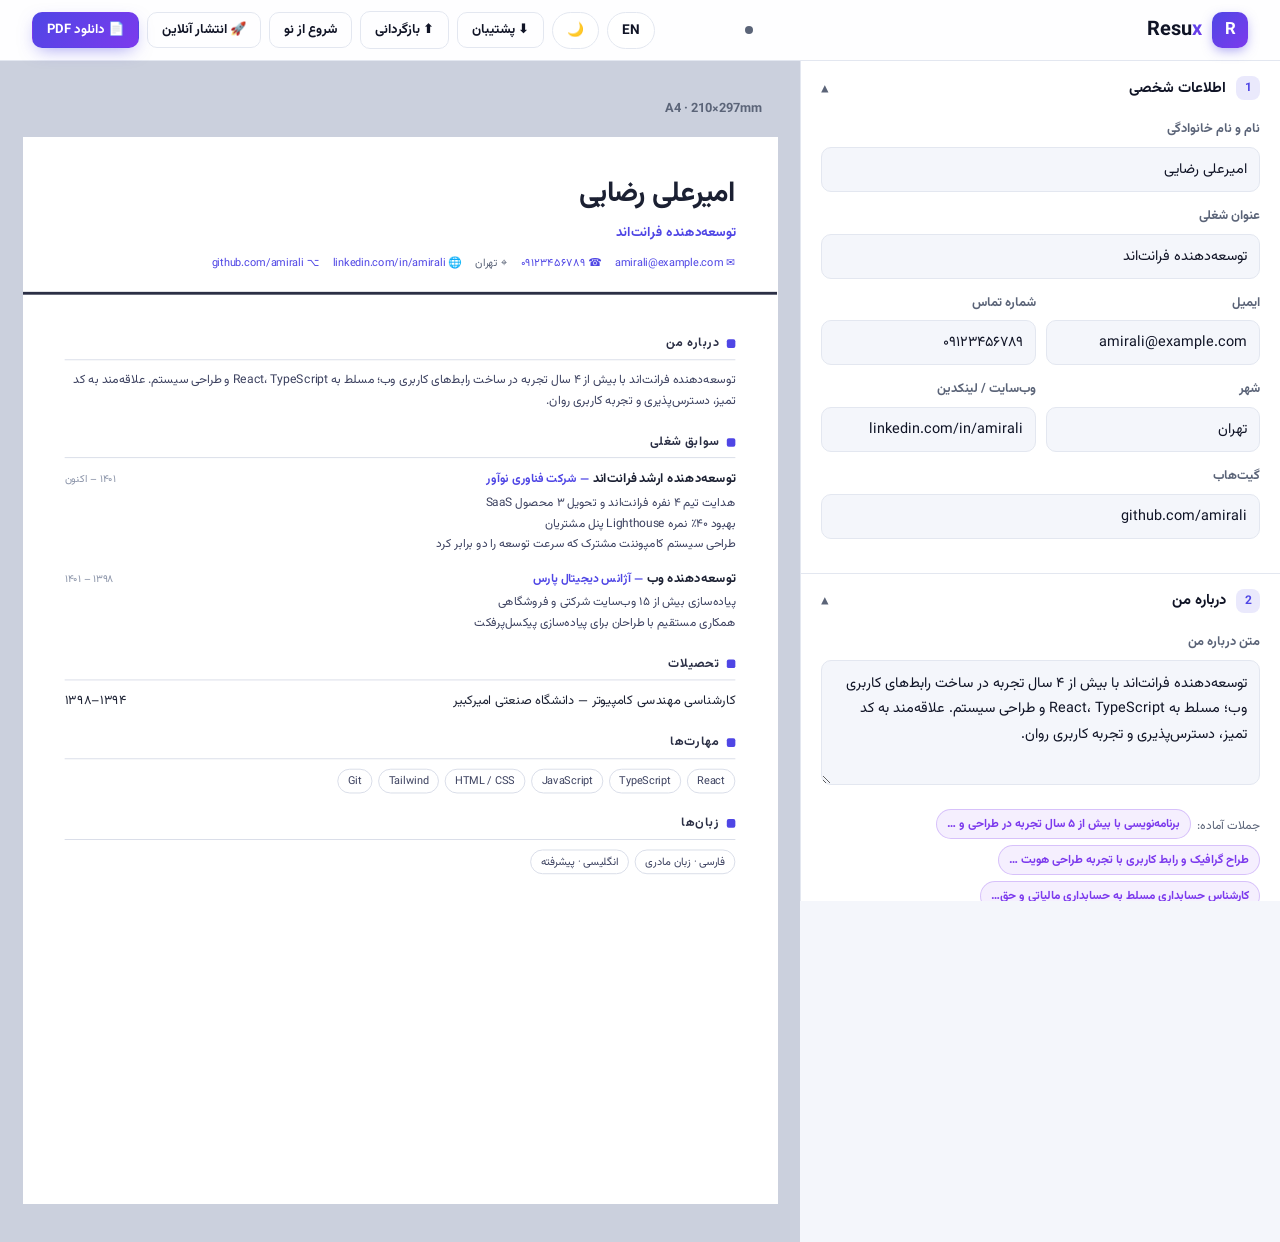
==== editor.html @ f0d27daf "🚀 Resux v1.0.0 — initial release - Split-screen live editor with A4 preview - 4 ATS-friendly templat" ====
<!DOCTYPE html>
<html lang="fa" dir="rtl">
<head>
<meta charset="UTF-8">
<meta name="viewport" content="width=device-width, initial-scale=1">
<title>ویرایشگر رزومه | پیش‌نمایش زنده و دانلود PDF — رساکس</title>
<meta name="description" content="رزومه‌ات را با پیش‌نمایش زنده A4 ویرایش کن، قالب ATS-Friendly انتخاب کن و PDF برداری رایگان دانلود کن یا پورتفولیوی آنلاین منتشر کن.">
<meta name="robots" content="noindex, follow">
<link rel="canonical" href="https://resux.jx3.ir/editor.html">
<meta name="theme-color" content="#4f46e5">
<link rel="icon" type="image/svg+xml" href="assets/img/favicon.svg">
<style>
@font-face { font-family: 'Vazirmatn'; src: url('assets/fonts/Vazirmatn-Regular.woff2') format('woff2'); font-weight: 400; font-display: swap; }
@font-face { font-family: 'Vazirmatn'; src: url('assets/fonts/Vazirmatn-Medium.woff2') format('woff2'); font-weight: 500; font-display: swap; }
@font-face { font-family: 'Vazirmatn'; src: url('assets/fonts/Vazirmatn-Bold.woff2') format('woff2'); font-weight: 700; font-display: swap; }
@font-face { font-family: 'Inter'; src: url('assets/fonts/Inter-Regular.woff2') format('woff2'); font-weight: 400; font-display: swap; }
@font-face { font-family: 'Inter'; src: url('assets/fonts/Inter-SemiBold.woff2') format('woff2'); font-weight: 600; font-display: swap; }
@font-face { font-family: 'Inter'; src: url('assets/fonts/Inter-Bold.woff2') format('woff2'); font-weight: 700; font-display: swap; }
</style>
<link rel="stylesheet" href="assets/css/main.css">
</head>
<body>

<header class="topbar no-print">
  <div class="container topbar-inner">
    <a class="logo" href="index.html">
      <span class="logo-mark">R</span>
      <span>Resu<em>x</em></span>
    </a>
    <div class="topbar-actions">
      <span class="save-state" id="saveState"><span class="dot"></span><span class="lbl"></span></span>
      <button class="chip" id="langToggle" title="English resume">EN</button>
      <button class="chip" id="themeToggle" title="Dark / Light">🌙</button>
      <button class="btn btn-ghost btn-sm" id="backupBtn" title="خروجی فایل پشتیبان JSON">⬇ پشتیبان</button>
      <label class="btn btn-ghost btn-sm" style="cursor:pointer">⬆ بازگردانی<input type="file" id="restoreBtn" accept=".json,application/json" hidden></label>
      <button class="btn btn-ghost btn-sm" id="resetBtn">شروع از نو</button>
      <button class="btn btn-ghost btn-sm" id="publishBtn">🚀 انتشار آنلاین</button>
      <button class="btn btn-primary btn-sm" id="printBtn">📄 دانلود PDF</button>
    </div>
  </div>
</header>

<div class="editor-wrap">
  <div class="form-pane no-print">
    <div id="formRoot"></div>
  </div>

  <div class="preview-pane">
    <div class="preview-toolbar no-print">
      <span class="zoom-label">A4 · 210×297mm</span>
    </div>
    <div class="a4-stage" id="a4Stage"></div>
  </div>
</div>

<button class="fab-preview no-print" id="fabPreview">👁 پیش‌نمایش زنده</button>

<div class="preview-overlay no-print" id="previewOverlay">
  <div class="po-bar">
    <strong style="color:#fff">پیش‌نمایش زنده</strong>
    <button class="btn btn-ghost btn-sm" id="poClose" style="color:#fff;border-color:rgba(255,255,255,.3)">✕ بستن</button>
  </div>
  <div class="po-body" id="a4StageMobile"></div>
</div>

<div class="modal-back no-print" id="publishModal">
  <div class="modal">
    <div class="modal-head"><h3 id="pubTitle">🚀 انتشار پورتفولیوی آنلاین</h3><button class="x" id="modalClose">×</button></div>
    <div class="modal-body" id="publishBody"></div>
  </div>
</div>

<div class="toast-wrap no-print" id="toastWrap"></div>

<script src="assets/js/qrcode.min.js"></script>
<script src="assets/js/data.js"></script>
<script src="assets/js/render.js"></script>
<script src="assets/js/editor.js"></script>
</body>
</html>
---- assets/css/main.css ----
/* ============ Resux — Main Stylesheet ============ */
:root {
  --bg: #f4f6fb;
  --surface: #ffffff;
  --ink: #101426;
  --muted: #5b6478;
  --line: #e3e7f0;
  --brand: #4f46e5;
  --brand-2: #7c3aed;
  --brand-grad: linear-gradient(135deg, #4f46e5 0%, #7c3aed 100%);
  --ok: #16a34a;
  --warn: #d97706;
  --err: #dc2626;
  --radius: 14px;
  --shadow: 0 1px 2px rgba(16, 20, 38, .05), 0 8px 24px -12px rgba(16, 20, 38, .18);
  --font-ui: 'Vazirmatn', 'Inter', system-ui, -apple-system, 'Segoe UI', sans-serif;
  --font-preview: 'Vazirmatn', 'Inter', system-ui, sans-serif;
}
html[dir="ltr"] { --font-ui: 'Inter', 'Vazirmatn', system-ui, sans-serif; }

[data-theme="dark"] {
  --bg: #0d1020;
  --surface: #151a2e;
  --ink: #e8eaf3;
  --muted: #9aa3ba;
  --line: #262c45;
  --shadow: 0 1px 2px rgba(0,0,0,.4), 0 8px 24px -12px rgba(0,0,0,.6);
}

* { box-sizing: border-box; margin: 0; padding: 0; }
html { scroll-behavior: smooth; }
body {
  font-family: var(--font-ui);
  background: var(--bg);
  color: var(--ink);
  line-height: 1.7;
  min-height: 100vh;
  transition: background .3s, color .3s;
}
button, input, select, textarea { font-family: inherit; color: inherit; }
a { color: var(--brand); text-decoration: none; }
img { max-width: 100%; }

.container { max-width: 1280px; margin-inline: auto; padding-inline: clamp(14px, 3vw, 32px); }

/* ============ Topbar ============ */
.topbar {
  position: sticky; top: 0; z-index: 100;
  background: color-mix(in srgb, var(--surface) 85%, transparent);
  backdrop-filter: blur(12px);
  border-bottom: 1px solid var(--line);
}
.topbar-inner { display: flex; align-items: center; gap: 12px; min-height: 60px; flex-wrap: wrap; padding-block: 8px; }
.logo { display: flex; align-items: center; gap: 10px; font-weight: 800; font-size: 1.25rem; color: var(--ink); }
.logo-mark {
  width: 36px; height: 36px; border-radius: 10px;
  background: var(--brand-grad); color: #fff;
  display: grid; place-items: center; font-size: 1.05rem; font-weight: 800;
  box-shadow: 0 4px 12px -2px rgba(79, 70, 229, .5);
}
.logo em { font-style: normal; background: var(--brand-grad); -webkit-background-clip: text; background-clip: text; color: transparent; }
.topbar-actions { display: flex; align-items: center; gap: 8px; margin-inline-start: auto; flex-wrap: wrap; }

.chip {
  display: inline-flex; align-items: center; gap: 6px;
  border: 1px solid var(--line); background: var(--surface);
  padding: 7px 14px; border-radius: 999px; cursor: pointer;
  font-size: .85rem; font-weight: 600; transition: .2s;
}
.chip:hover { border-color: var(--brand); color: var(--brand); }
.chip.active { background: var(--brand-grad); color: #fff; border-color: transparent; }

.btn {
  display: inline-flex; align-items: center; justify-content: center; gap: 8px;
  border: 1px solid transparent; border-radius: 12px; cursor: pointer;
  font-weight: 700; font-size: .9rem; padding: 10px 20px;
  transition: transform .15s, box-shadow .2s, background .2s;
  text-decoration: none;
}
.btn:active { transform: translateY(1px); }
.btn-primary { background: var(--brand-grad); color: #fff; box-shadow: 0 6px 18px -6px rgba(79, 70, 229, .55); }
.btn-primary:hover { box-shadow: 0 8px 22px -6px rgba(79, 70, 229, .7); }
.btn-ghost { background: transparent; border-color: var(--line); color: var(--ink); }
.btn-ghost:hover { border-color: var(--brand); color: var(--brand); }
.btn-sm { padding: 7px 14px; font-size: .82rem; border-radius: 10px; }

.save-state { font-size: .78rem; color: var(--muted); display: inline-flex; align-items: center; gap: 6px; min-width: 90px; }
.save-state .dot { width: 8px; height: 8px; border-radius: 50%; background: var(--muted); }
.save-state.saved .dot { background: var(--ok); }
.save-state.saving .dot { background: var(--warn); animation: pulse 1s infinite; }
@keyframes pulse { 50% { opacity: .3; } }

/* ============ Landing Hero ============ */
.hero { padding: clamp(48px, 8vw, 96px) 0 clamp(40px, 6vw, 72px); }
.hero-grid { display: grid; grid-template-columns: 1.1fr .9fr; gap: clamp(24px, 5vw, 64px); align-items: center; }
.hero h1 { font-size: clamp(1.9rem, 4.5vw, 3.4rem); font-weight: 900; line-height: 1.25; letter-spacing: -.02em; }
.hero h1 .grad { background: var(--brand-grad); -webkit-background-clip: text; background-clip: text; color: transparent; }
.hero p.lead { font-size: clamp(1rem, 2vw, 1.2rem); color: var(--muted); margin-top: 18px; max-width: 34rem; }
.hero-cta { display: flex; gap: 12px; margin-top: 28px; flex-wrap: wrap; }
.btn-lg { padding: 14px 30px; font-size: 1rem; border-radius: 14px; }
.hero-badges { display: flex; gap: 10px; flex-wrap: wrap; margin-top: 26px; }
.badge { display: inline-flex; align-items: center; gap: 6px; font-size: .8rem; font-weight: 600; color: var(--muted); background: var(--surface); border: 1px solid var(--line); padding: 6px 12px; border-radius: 999px; }

.hero-visual { position: relative; }
.hero-card {
  background: var(--surface); border: 1px solid var(--line); border-radius: 20px;
  box-shadow: var(--shadow); padding: 18px; transform: rotate(1.5deg);
}
.hero-float {
  position: absolute; background: var(--surface); border: 1px solid var(--line);
  border-radius: 14px; box-shadow: var(--shadow); padding: 10px 16px;
  font-size: .82rem; font-weight: 700; display: flex; align-items: center; gap: 8px;
  animation: float 5s ease-in-out infinite;
}
.hero-float.f1 { top: -16px; inset-inline-end: -8px; }
.hero-float.f2 { bottom: -14px; inset-inline-start: -10px; animation-delay: 2.5s; }
@keyframes float { 50% { transform: translateY(-8px); } }

.trust { padding: 20px 0 60px; text-align: center; color: var(--muted); font-size: .88rem; }

/* ============ Features ============ */
.section { padding: clamp(36px, 6vw, 72px) 0; }
.section-head { text-align: center; max-width: 44rem; margin: 0 auto clamp(28px, 4vw, 48px); }
.section-head h2 { font-size: clamp(1.5rem, 3.5vw, 2.3rem); font-weight: 800; }
.section-head p { color: var(--muted); margin-top: 10px; }
.features-grid { display: grid; grid-template-columns: repeat(auto-fit, minmax(250px, 1fr)); gap: 18px; }
.feature {
  background: var(--surface); border: 1px solid var(--line); border-radius: var(--radius);
  padding: 24px; transition: .25s; box-shadow: var(--shadow);
}
.feature:hover { transform: translateY(-4px); border-color: color-mix(in srgb, var(--brand) 40%, var(--line)); }
.feature .ico {
  width: 46px; height: 46px; border-radius: 12px; display: grid; place-items: center;
  font-size: 1.3rem; background: color-mix(in srgb, var(--brand) 10%, transparent);
  margin-bottom: 14px;
}
.feature h3 { font-size: 1.02rem; font-weight: 700; margin-bottom: 8px; }
.feature p { color: var(--muted); font-size: .88rem; }

/* ============ Templates showcase ============ */
.templates-grid { display: grid; grid-template-columns: repeat(auto-fit, minmax(230px, 1fr)); gap: 18px; }
.tpl-card {
  border: 1px solid var(--line); background: var(--surface); border-radius: var(--radius);
  overflow: hidden; cursor: pointer; transition: .25s; box-shadow: var(--shadow);
}
.tpl-card:hover { transform: translateY(-4px); }
.tpl-card.selected { outline: 2.5px solid var(--brand); outline-offset: -1px; }
.tpl-thumb { aspect-ratio: 210/297; background: var(--bg); position: relative; overflow: hidden; }
.tpl-thumb .mini {
  position: absolute; inset: 8%; background: #fff; border-radius: 4px; box-shadow: 0 2px 8px rgba(0,0,0,.08);
  display: flex; flex-direction: column; gap: 4px; padding: 10px;
}
.tpl-thumb .mini .ln { height: 5px; border-radius: 2px; background: #d9dde8; }
.tpl-thumb .mini .ln.dark { background: #3d4260; }
.tpl-thumb .mini .ln.brand { background: linear-gradient(90deg,#4f46e5,#7c3aed); }
.tpl-thumb .mini .sidebar { position: absolute; top: 8%; bottom: 8%; inset-inline-start: 8%; width: 26%; background: #31365a; border-radius: 4px; }
.tpl-body { padding: 14px 16px; }
.tpl-body strong { display: block; font-size: .95rem; }
.tpl-body span { font-size: .78rem; color: var(--muted); }

/* ============ FAQ ============ */
.faq-list { max-width: 720px; margin-inline: auto; display: grid; gap: 10px; }
details.faq { background: var(--surface); border: 1px solid var(--line); border-radius: 12px; padding: 0; overflow: hidden; }
details.faq summary {
  cursor: pointer; padding: 16px 20px; font-weight: 700; font-size: .95rem; list-style: none;
  display: flex; align-items: center; gap: 10px;
}
details.faq summary::-webkit-details-marker { display: none; }
details.faq summary::before { content: '+'; font-size: 1.2rem; color: var(--brand); font-weight: 400; transition: .2s; }
details.faq[open] summary::before { transform: rotate(45deg); }
details.faq .faq-body { padding: 0 20px 16px 40px; color: var(--muted); font-size: .9rem; }
html[dir="rtl"] details.faq .faq-body { padding: 0 40px 16px 20px; }

/* ============ Footer ============ */
.site-footer { border-top: 1px solid var(--line); background: var(--surface); margin-top: 40px; }
.footer-inner { display: flex; flex-wrap: wrap; gap: 24px; justify-content: space-between; padding: 32px 0; align-items: center; }
.footer-inner nav { display: flex; gap: 18px; flex-wrap: wrap; font-size: .88rem; }
.footer-inner nav a { color: var(--muted); }
.footer-inner nav a:hover { color: var(--brand); }
.footer-note { font-size: .8rem; color: var(--muted); }

/* ============ Editor layout ============ */
.editor-wrap { display: grid; grid-template-columns: minmax(360px, 480px) 1fr; gap: 0; min-height: calc(100vh - 60px); }
.form-pane {
  border-inline-end: 1px solid var(--line); background: var(--surface);
  overflow-y: auto; max-height: calc(100vh - 60px); position: sticky; top: 60px;
}
.preview-pane { background: #cbd0dd; overflow: auto; padding: clamp(16px, 3vw, 40px); }
[data-theme="dark"] .preview-pane { background: #1a1f36; }

.acc { border-bottom: 1px solid var(--line); }
.acc-head {
  display: flex; align-items: center; gap: 10px; padding: 15px 20px; cursor: pointer;
  font-weight: 700; font-size: .92rem; user-select: none; background: transparent; border: none; width: 100%; text-align: start;
}
.acc-head .n {
  width: 24px; height: 24px; border-radius: 8px; background: color-mix(in srgb, var(--brand) 12%, transparent);
  color: var(--brand); display: grid; place-items: center; font-size: .75rem; font-weight: 800; flex-shrink: 0;
}
.acc-head .chev { margin-inline-start: auto; transition: .25s; color: var(--muted); }
.acc.open .acc-head .chev { transform: rotate(180deg); }
.acc-body { display: none; padding: 4px 20px 20px; }
.acc.open .acc-body { display: block; }

.field { margin-bottom: 14px; }
.field label { display: block; font-size: .8rem; font-weight: 600; color: var(--muted); margin-bottom: 6px; }
.field input[type="text"], .field input[type="email"], .field input[type="tel"], .field input[type="url"], .field textarea, .field select {
  width: 100%; padding: 10px 12px; border: 1.5px solid var(--line); border-radius: 10px;
  background: var(--bg); font-size: .9rem; transition: .2s; outline: none;
}
.field input:focus, .field textarea:focus, .field select:focus { border-color: var(--brand); background: var(--surface); box-shadow: 0 0 0 3px color-mix(in srgb, var(--brand) 15%, transparent); }
.field textarea { min-height: 84px; resize: vertical; line-height: 1.8; }
.field-row { display: grid; grid-template-columns: 1fr 1fr; gap: 10px; }
.hint { font-size: .75rem; color: var(--muted); margin-top: 4px; }

/* repeatable items */
.item-card { border: 1.5px dashed var(--line); border-radius: 12px; padding: 14px; margin-bottom: 12px; position: relative; background: color-mix(in srgb, var(--bg) 60%, var(--surface)); }
.item-card .item-head { display: flex; align-items: center; gap: 8px; margin-bottom: 10px; font-size: .82rem; font-weight: 700; color: var(--muted); }
.item-card .item-head .actions { margin-inline-start: auto; display: flex; gap: 4px; }
.icon-btn {
  width: 28px; height: 28px; border-radius: 8px; border: 1px solid var(--line); background: var(--surface);
  cursor: pointer; display: grid; place-items: center; font-size: .85rem; color: var(--muted); transition: .2s;
}
.icon-btn:hover { color: var(--err); border-color: var(--err); }
.icon-btn.up:hover, .icon-btn.down:hover { color: var(--brand); border-color: var(--brand); }
.icon-btn:disabled { opacity: .35; cursor: default; }

.add-btn {
  width: 100%; padding: 10px; border: 1.5px dashed var(--line); background: transparent; color: var(--muted);
  border-radius: 10px; cursor: pointer; font-weight: 600; font-size: .85rem; transition: .2s;
}
.add-btn:hover { border-color: var(--brand); color: var(--brand); background: color-mix(in srgb, var(--brand) 5%, transparent); }

/* snippets */
.snippets { display: flex; flex-wrap: wrap; gap: 6px; margin-top: 8px; }
.snippet {
  font-size: .74rem; padding: 5px 10px; border-radius: 999px; cursor: pointer;
  background: color-mix(in srgb, var(--brand-2) 8%, transparent); color: var(--brand-2);
  border: 1px solid color-mix(in srgb, var(--brand-2) 25%, transparent); transition: .2s; font-weight: 600;
}
.snippet:hover { background: var(--brand-2); color: #fff; }

/* ============ Preview (A4) ============ */
.preview-toolbar { display: flex; align-items: center; gap: 10px; flex-wrap: wrap; margin-bottom: 16px; }
.preview-toolbar .zoom-label { font-size: .8rem; color: var(--muted); font-weight: 600; }
.a4-stage { display: flex; flex-direction: column; align-items: center; gap: 18px; }
.a4-shadow { box-shadow: 0 10px 40px -10px rgba(0,0,0,.35); }
.page-split { display: flex; flex-direction: column; gap: 0; }

/* The actual resume sheet — shared between editor preview and print */
.sheet {
  width: 794px; min-height: 1123px; background: #fff; color: #1b2032;
  font-family: var(--font-preview); font-size: 13.5px; line-height: 1.75;
  position: relative; overflow: hidden;
}
html[dir="ltr"] .sheet { font-family: 'Inter', 'Vazirmatn', sans-serif; }

/* — template: classic (admin) — */
.tpl-classic .sheet-head { border-bottom: 3px solid #2b2f45; padding: 34px 44px 20px; }
.tpl-classic .sheet-body { padding: 20px 44px 40px; }
.tpl-classic .name-xl { font-size: 30px; font-weight: 800; letter-spacing: -.5px; }
.tpl-classic .role-line { font-size: 14px; color: #4f46e5; font-weight: 600; margin-top: 2px; }
.tpl-classic .contact-line { display: flex; flex-wrap: wrap; gap: 6px 14px; margin-top: 10px; font-size: 11.5px; color: #5b6478; }
.tpl-classic h3.sec {
  font-size: 13px; font-weight: 800; letter-spacing: .06em; text-transform: uppercase;
  border-bottom: 1.5px solid #d9dde8; padding-bottom: 5px; margin: 20px 0 10px; color: #2b2f45;
  display: flex; align-items: center; gap: 8px;
}
.tpl-classic h3.sec .sq { width: 9px; height: 9px; background: #4f46e5; border-radius: 2px; flex-shrink: 0; }
.tpl-classic .job { margin-bottom: 12px; }
.tpl-classic .job-top { display: flex; justify-content: space-between; gap: 12px; align-items: baseline; flex-wrap: wrap; }
.tpl-classic .job-title { font-weight: 700; font-size: 13.5px; }
.tpl-classic .job-co { color: #4f46e5; font-weight: 600; font-size: 12.5px; }
.tpl-classic .job-date { font-size: 11px; color: #8a93a8; white-space: nowrap; }
.tpl-classic .job-desc { font-size: 12.5px; color: #3d4260; margin-top: 3px; white-space: pre-line; }
.tpl-classic .edu-line { display: flex; justify-content: space-between; gap: 12px; margin-bottom: 7px; align-items: baseline; flex-wrap: wrap; }
.tpl-classic .skill-row { display: flex; flex-wrap: wrap; gap: 6px; }
.tpl-classic .skill-tag { border: 1px solid #d9dde8; padding: 2px 10px; border-radius: 999px; font-size: 11.5px; color: #3d4260; }
.tpl-classic .about-text { font-size: 12.8px; color: #3d4260; white-space: pre-line; }
.tpl-classic .qr-slot { position: absolute; bottom: 18px; inset-inline-end: 44px; width: 64px; height: 64px; }
.tpl-classic .qr-slot img, .tpl-classic .qr-slot svg { width: 100%; height: 100%; }

/* — template: modern (dev) — sidebar — */
.tpl-modern .sheet-grid { display: grid; grid-template-columns: 258px 1fr; min-height: 1123px; }
.tpl-modern .side {
  background: #262b4a; color: #dfe3f2; padding: 36px 24px;
}
.tpl-modern .side h4 { font-size: 11.5px; letter-spacing: .12em; text-transform: uppercase; color: #9fa8cc; margin: 22px 0 8px; border-bottom: 1px solid rgba(255,255,255,.15); padding-bottom: 4px; }
.tpl-modern .side h4:first-child { margin-top: 0; }
.tpl-modern .side .avatar {
  width: 84px; height: 84px; border-radius: 50%; background: linear-gradient(135deg,#4f46e5,#7c3aed);
  color: #fff; display: grid; place-items: center; font-size: 30px; font-weight: 800; margin: 0 auto 14px;
  overflow: hidden;
}
.tpl-modern .side .avatar img { width: 100%; height: 100%; object-fit: cover; }
.tpl-modern .side .contact-item { font-size: 11.5px; margin-bottom: 6px; word-break: break-all; display: flex; gap: 6px; align-items: baseline; }
.tpl-modern .side .contact-item b { color: #fff; }
.tpl-modern .side .skill-line { font-size: 11.8px; margin-bottom: 5px; display: flex; justify-content: space-between; gap: 8px; }
.tpl-modern .side .skill-line .bar { flex: 1; max-width: 90px; height: 5px; background: rgba(255,255,255,.14); border-radius: 99px; align-self: center; position: relative; }
.tpl-modern .side .skill-line .bar i { position: absolute; inset-inline-start: 0; top: 0; bottom: 0; background: linear-gradient(90deg,#818cf8,#c084fc); border-radius: 99px; }
.tpl-modern .side .lang-line { font-size: 11.8px; display: flex; justify-content: space-between; margin-bottom: 5px; }
.tpl-modern .main { padding: 36px 32px 40px; }
.tpl-modern .name-xl { font-size: 27px; font-weight: 800; color: #1b2032; letter-spacing: -.4px; }
.tpl-modern .role-line { color: #4f46e5; font-weight: 700; font-size: 13.5px; margin-top: 2px; }
.tpl-modern .about-text { font-size: 12.4px; color: #3d4260; margin-top: 12px; white-space: pre-line; }
.tpl-modern h3.sec { font-size: 13px; font-weight: 800; color: #262b4a; margin: 20px 0 10px; display: flex; align-items: center; gap: 10px; }
.tpl-modern h3.sec::after { content: ''; flex: 1; height: 2px; background: linear-gradient(90deg,#4f46e5,transparent); border-radius: 2px; }
html[dir="rtl"] .tpl-modern h3.sec::after { background: linear-gradient(270deg,#4f46e5,transparent); }
.tpl-modern .job { margin-bottom: 13px; }
.tpl-modern .job-top { display: flex; justify-content: space-between; gap: 10px; align-items: baseline; flex-wrap: wrap; }
.tpl-modern .job-title { font-weight: 700; font-size: 13px; }
.tpl-modern .job-co { color: #4f46e5; font-size: 12px; font-weight: 600; }
.tpl-modern .job-date { font-size: 10.8px; color: #8a93a8; white-space: nowrap; }
.tpl-modern .job-desc { font-size: 12.2px; color: #3d4260; margin-top: 2px; white-space: pre-line; }
.tpl-modern .edu-line { display: flex; justify-content: space-between; gap: 10px; margin-bottom: 7px; align-items: baseline; flex-wrap: wrap; }
.tpl-modern .edu-line .deg { font-weight: 700; font-size: 12.6px; }
.tpl-modern .edu-line .sch { color: #4f46e5; font-size: 11.8px; font-weight: 600; }
.tpl-modern .edu-line .yr { font-size: 10.8px; color: #8a93a8; }
.tpl-modern .qr-slot { position: absolute; bottom: 16px; inset-inline-end: 20px; width: 60px; height: 60px; background: #fff; border-radius: 8px; padding: 4px; }
.tpl-modern .qr-slot img, .tpl-modern .qr-slot svg { width: 100%; height: 100%; }

/* — template: creative — */
.tpl-creative .sheet { }
.tpl-creative .cr-head {
  background: linear-gradient(135deg, #4f46e5 0%, #7c3aed 55%, #c026d3 100%);
  color: #fff; padding: 40px 44px 32px; position: relative; overflow: hidden;
}
.tpl-creative .cr-head::after {
  content: ''; position: absolute; inset-inline-end: -60px; top: -60px; width: 220px; height: 220px;
  background: rgba(255,255,255,.09); border-radius: 50%;
}
.tpl-creative .cr-head::before {
  content: ''; position: absolute; inset-inline-start: -30px; bottom: -80px; width: 160px; height: 160px;
  background: rgba(255,255,255,.07); border-radius: 50%;
}
.tpl-creative .cr-name { font-size: 31px; font-weight: 900; letter-spacing: -.5px; }
.tpl-creative .cr-role { font-size: 14px; opacity: .92; font-weight: 500; margin-top: 3px; }
.tpl-creative .cr-contact { display: flex; flex-wrap: wrap; gap: 5px 16px; margin-top: 14px; font-size: 11.5px; opacity: .95; }
.tpl-creative .sheet-body { padding: 24px 44px 44px; }
.tpl-creative h3.sec {
  font-size: 12.5px; font-weight: 800; color: #7c3aed; margin: 18px 0 9px; letter-spacing: .04em;
  display: flex; align-items: center; gap: 8px;
}
.tpl-creative h3.sec::before { content: ''; width: 22px; height: 3.5px; border-radius: 3px; background: linear-gradient(90deg,#4f46e5,#c026d3); }
.tpl-creative .job { margin-bottom: 12px; }
.tpl-creative .job-top { display: flex; justify-content: space-between; gap: 10px; align-items: baseline; flex-wrap: wrap; }
.tpl-creative .job-title { font-weight: 700; font-size: 13.2px; }
.tpl-creative .job-co { color: #7c3aed; font-weight: 600; font-size: 12.2px; }
.tpl-creative .job-date { font-size: 10.8px; color: #8a93a8; white-space: nowrap; }
.tpl-creative .job-desc { font-size: 12.3px; color: #3d4260; margin-top: 2px; white-space: pre-line; }
.tpl-creative .skill-tags { display: flex; flex-wrap: wrap; gap: 6px; }
.tpl-creative .skill-tags span {
  background: linear-gradient(135deg, rgba(79,70,229,.09), rgba(192,38,211,.09));
  border: 1px solid rgba(123,58,237,.25); color: #5b21b6; padding: 3px 12px; border-radius: 999px; font-size: 11.5px; font-weight: 600;
}
.tpl-creative .edu-line { display: flex; justify-content: space-between; gap: 10px; margin-bottom: 7px; flex-wrap: wrap; align-items: baseline; }
.tpl-creative .qr-slot { position: absolute; bottom: 18px; inset-inline-end: 44px; width: 64px; height: 64px; }
.tpl-creative .qr-slot img, .tpl-creative .qr-slot svg { width: 100%; height: 100%; }

/* — template: compact (one-page) — */
.tpl-compact .sheet { font-size: 12px; }
.tpl-compact .cp-head { padding: 26px 40px 14px; border-bottom: 2px solid #1b2032; display: flex; justify-content: space-between; align-items: flex-end; gap: 16px; flex-wrap: wrap; }
.tpl-compact .cp-name { font-size: 24px; font-weight: 800; letter-spacing: -.4px; }
.tpl-compact .cp-role { color: #4f46e5; font-weight: 700; font-size: 12.5px; margin-top: 1px; }
.tpl-compact .cp-contact { font-size: 10.8px; color: #5b6478; text-align: end; line-height: 1.9; }
html[dir="rtl"] .tpl-compact .cp-contact { text-align: start; }
.tpl-compact .sheet-body { padding: 14px 40px 40px; }
.tpl-compact h3.sec { font-size: 11.5px; font-weight: 800; text-transform: uppercase; letter-spacing: .08em; color: #1b2032; margin: 13px 0 7px; display: flex; align-items: center; gap: 8px; }
.tpl-compact h3.sec::after { content: ''; flex: 1; height: 1px; background: #d9dde8; }
.tpl-compact .two-col { display: grid; grid-template-columns: 1.6fr 1fr; gap: 24px; }
.tpl-compact .job { margin-bottom: 8px; }
.tpl-compact .job-top { display: flex; justify-content: space-between; gap: 8px; align-items: baseline; flex-wrap: wrap; }
.tpl-compact .job-title { font-weight: 700; font-size: 12.2px; }
.tpl-compact .job-co { color: #4f46e5; font-size: 11.4px; font-weight: 600; }
.tpl-compact .job-date { font-size: 10.2px; color: #8a93a8; white-space: nowrap; }
.tpl-compact .job-desc { font-size: 11.6px; color: #3d4260; margin-top: 1px; white-space: pre-line; }
.tpl-compact .edu-line { margin-bottom: 5px; display: flex; justify-content: space-between; gap: 8px; flex-wrap: wrap; align-items: baseline; }
.tpl-compact .skill-line-c { font-size: 11.4px; margin-bottom: 3px; display: flex; justify-content: space-between; gap: 8px; }
.tpl-compact .qr-slot { position: absolute; bottom: 14px; inset-inline-end: 40px; width: 58px; height: 58px; }
.tpl-compact .qr-slot img, .tpl-compact .qr-slot svg { width: 100%; height: 100%; }

/* floating preview button (mobile) */
.fab-preview {
  position: fixed; bottom: 20px; inset-inline-start: 20px; z-index: 90;
  background: var(--brand-grad); color: #fff; border: none; border-radius: 999px;
  padding: 13px 22px; font-weight: 700; font-size: .9rem; cursor: pointer;
  box-shadow: 0 10px 30px -8px rgba(79,70,229,.65); display: none;
  align-items: center; gap: 8px;
}

/* mobile preview overlay */
.preview-overlay {
  position: fixed; inset: 0; z-index: 200; background: rgba(10,12,24,.92);
  display: none; flex-direction: column;
}
.preview-overlay.open { display: flex; }
.preview-overlay .po-bar { display: flex; justify-content: space-between; align-items: center; padding: 12px 18px; color: #fff; }
.preview-overlay .po-body { flex: 1; overflow: auto; display: flex; justify-content: center; padding: 10px; }
.preview-overlay .sheet { transform-origin: top center; }

/* ============ Modals & toasts ============ */
.modal-back {
  position: fixed; inset: 0; background: rgba(10,12,24,.55); backdrop-filter: blur(4px);
  z-index: 300; display: none; align-items: center; justify-content: center; padding: 20px;
}
.modal-back.open { display: flex; }
.modal {
  background: var(--surface); border-radius: 18px; max-width: 520px; width: 100%;
  box-shadow: var(--shadow); border: 1px solid var(--line); overflow: hidden;
  max-height: 90vh; display: flex; flex-direction: column;
}
.modal-head { padding: 18px 22px; border-bottom: 1px solid var(--line); display: flex; align-items: center; gap: 10px; }
.modal-head h3 { font-size: 1.05rem; }
.modal-head .x { margin-inline-start: auto; cursor: pointer; background: none; border: none; font-size: 1.4rem; color: var(--muted); line-height: 1; }
.modal-body { padding: 20px 22px; overflow-y: auto; }
.modal-body p { color: var(--muted); font-size: .9rem; margin-bottom: 12px; }
.link-box {
  display: flex; gap: 8px; align-items: center; background: var(--bg); border: 1.5px solid var(--line);
  border-radius: 10px; padding: 10px 14px; font-size: .85rem; word-break: break-all;
}
.link-box code { font-family: ui-monospace, monospace; color: var(--brand); font-weight: 600; }
.copy-btn { border: none; background: var(--brand-grad); color: #fff; border-radius: 8px; padding: 7px 14px; cursor: pointer; font-weight: 700; font-size: .78rem; white-space: nowrap; }
.key-box {
  background: color-mix(in srgb, var(--warn) 9%, transparent); border: 1.5px dashed var(--warn);
  border-radius: 10px; padding: 12px 14px; text-align: center; font-family: ui-monospace, monospace;
  font-size: 1.15rem; font-weight: 700; letter-spacing: .12em; color: var(--warn); margin: 10px 0;
}
.toast-wrap { position: fixed; bottom: 20px; inset-inline-end: 20px; z-index: 400; display: flex; flex-direction: column; gap: 8px; }
.toast {
  background: #1b2032; color: #fff; padding: 12px 18px; border-radius: 12px; font-size: .85rem; font-weight: 600;
  box-shadow: 0 10px 30px -8px rgba(0,0,0,.5); animation: slideIn .3s; display: flex; align-items: center; gap: 8px;
  max-width: 340px;
}
.toast.ok { background: linear-gradient(135deg,#059669,#16a34a); }
.toast.err { background: linear-gradient(135deg,#dc2626,#ef4444); }
@keyframes slideIn { from { transform: translateY(14px); opacity: 0; } }

/* portfolio page (u/) */
.pf-wrap { max-width: 960px; margin-inline: auto; padding: clamp(16px, 3vw, 40px); }
.pf-powered {
  margin-top: 36px; text-align: center; font-size: .82rem; color: var(--muted);
  padding: 18px; border-top: 1px dashed var(--line);
}
.pf-powered a { font-weight: 700; }
.pf-toolbar { display: flex; gap: 8px; justify-content: center; flex-wrap: wrap; margin: 18px 0; }

/* ============ Print — vector PDF via browser ============ */
@media print {
  @page { size: A4; margin: 0; }
  html, body { background: #fff !important; }
  .no-print { display: none !important; }
  .editor-wrap { display: block !important; min-height: 0 !important; }
  .form-pane, .preview-toolbar, .fab-preview, .preview-overlay, .topbar, .toast-wrap, .modal-back { display: none !important; }
  .preview-pane { display: block !important; position: static !important; overflow: visible !important; padding: 0 !important; background: #fff !important; }
  .a4-stage { display: block !important; padding: 0 !important; }
  #printArea { position: static !important; }
  .sheet {
    width: 210mm !important; min-height: 296mm !important;
    transform: none !important; box-shadow: none !important; margin: 0 !important;
    -webkit-print-color-adjust: exact; print-color-adjust: exact;
    page-break-after: always; break-after: page;
  }
  .sheet:last-child { page-break-after: auto; break-after: auto; }
  .sheet .side, .sheet .cr-head { -webkit-print-color-adjust: exact; print-color-adjust: exact; }
}

/* ============ Responsive ============ */
@media (max-width: 1080px) {
  .editor-wrap { grid-template-columns: 1fr; }
  .form-pane { position: static; max-height: none; border-inline-end: none; border-bottom: 1px solid var(--line); }
  .preview-pane { display: none; }
  .fab-preview { display: inline-flex; }
}
@media (max-width: 900px) {
  .hero-grid { grid-template-columns: 1fr; }
  .hero-visual { display: none; }
}
@media (max-width: 640px) {
  .field-row { grid-template-columns: 1fr; }
  .topbar-actions .hide-sm { display: none; }
  .hero-cta .btn { width: 100%; }
  .tpl-compact .two-col { grid-template-columns: 1fr; }
}

/* RTL fine-tuning */
html[dir="rtl"] .sheet { letter-spacing: 0; }
html[dir="rtl"] .tpl-modern .side .skill-line .bar i { left: auto; right: 0; }

/* misc */
.sr-only { position: absolute; width: 1px; height: 1px; overflow: hidden; clip: rect(0 0 0 0); white-space: nowrap; }
.empty-hint { text-align: center; color: var(--muted); font-size: .82rem; padding: 14px; }
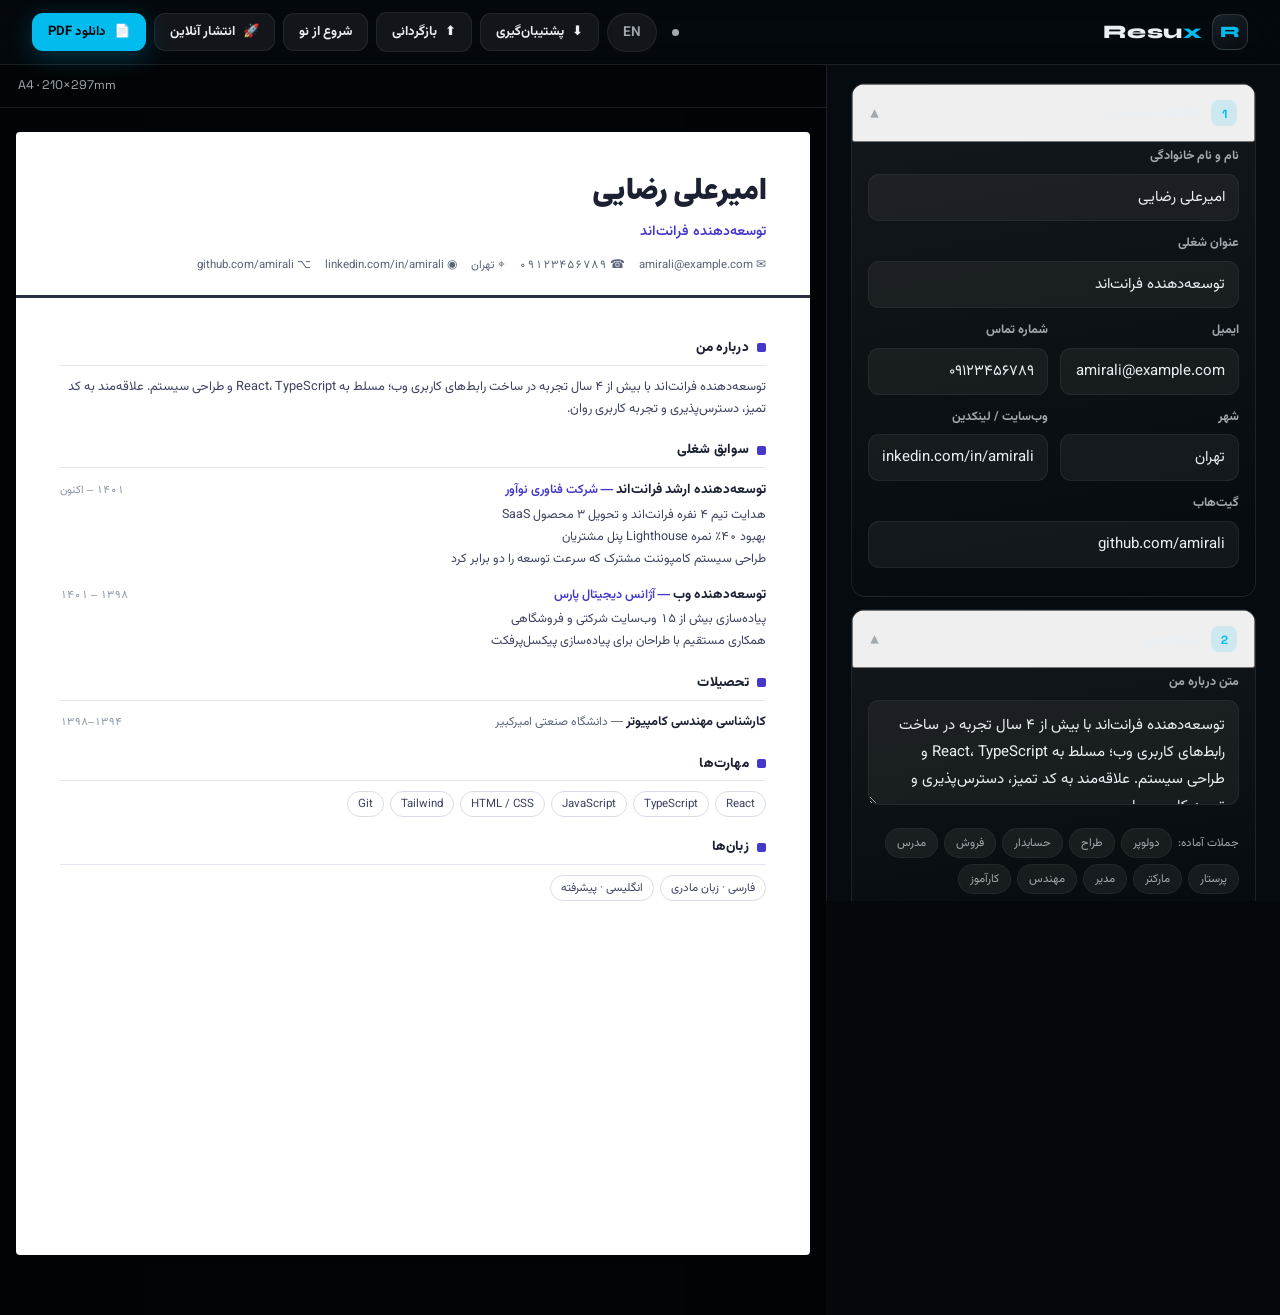
==== commit 74116eb3: "🚀 v2.0.0 — full rebuild: Jarvixxx theme, 10 templates, bilingual - Rebuilt UI with the Jarvixxx obsi" ====
--- a/editor.html
+++ b/editor.html
@@ -4,38 +4,31 @@
 <meta charset="UTF-8">
 <meta name="viewport" content="width=device-width, initial-scale=1">
 <title>ویرایشگر رزومه | پیش‌نمایش زنده و دانلود PDF — رساکس</title>
-<meta name="description" content="رزومه‌ات را با پیش‌نمایش زنده A4 ویرایش کن، قالب ATS-Friendly انتخاب کن و PDF برداری رایگان دانلود کن یا پورتفولیوی آنلاین منتشر کن.">
+<meta name="description" content="رزومه‌ات را با پیش‌نمایش زنده A4 ویرایش کن، بین ۱۰ قالب حرفه‌ای و رنگ دلخواه انتخاب کن و PDF برداری رایگان دانلود کن یا پورتفولیوی آنلاین منتشر کن.">
 <meta name="robots" content="noindex, follow">
 <link rel="canonical" href="https://resux.jx3.ir/editor.html">
-<meta name="theme-color" content="#4f46e5">
+<meta name="theme-color" content="#0b0d12">
 <link rel="icon" type="image/svg+xml" href="assets/img/favicon.svg">
-<style>
-@font-face { font-family: 'Vazirmatn'; src: url('assets/fonts/Vazirmatn-Regular.woff2') format('woff2'); font-weight: 400; font-display: swap; }
-@font-face { font-family: 'Vazirmatn'; src: url('assets/fonts/Vazirmatn-Medium.woff2') format('woff2'); font-weight: 500; font-display: swap; }
-@font-face { font-family: 'Vazirmatn'; src: url('assets/fonts/Vazirmatn-Bold.woff2') format('woff2'); font-weight: 700; font-display: swap; }
-@font-face { font-family: 'Inter'; src: url('assets/fonts/Inter-Regular.woff2') format('woff2'); font-weight: 400; font-display: swap; }
-@font-face { font-family: 'Inter'; src: url('assets/fonts/Inter-SemiBold.woff2') format('woff2'); font-weight: 600; font-display: swap; }
-@font-face { font-family: 'Inter'; src: url('assets/fonts/Inter-Bold.woff2') format('woff2'); font-weight: 700; font-display: swap; }
-</style>
+<link rel="preload" href="assets/fonts/Vazirmatn-VF.woff2" as="font" type="font/woff2" crossorigin>
+<link rel="preload" href="assets/fonts/Estedad-VF.woff2" as="font" type="font/woff2" crossorigin>
 <link rel="stylesheet" href="assets/css/main.css">
 </head>
 <body>
 
 <header class="topbar no-print">
   <div class="container topbar-inner">
-    <a class="logo" href="index.html">
+    <a class="logo" href="index.html" aria-label="Resux">
       <span class="logo-mark">R</span>
       <span>Resu<em>x</em></span>
     </a>
     <div class="topbar-actions">
       <span class="save-state" id="saveState"><span class="dot"></span><span class="lbl"></span></span>
       <button class="chip" id="langToggle" title="English resume">EN</button>
-      <button class="chip" id="themeToggle" title="Dark / Light">🌙</button>
-      <button class="btn btn-ghost btn-sm" id="backupBtn" title="خروجی فایل پشتیبان JSON">⬇ پشتیبان</button>
-      <label class="btn btn-ghost btn-sm" style="cursor:pointer">⬆ بازگردانی<input type="file" id="restoreBtn" accept=".json,application/json" hidden></label>
-      <button class="btn btn-ghost btn-sm" id="resetBtn">شروع از نو</button>
-      <button class="btn btn-ghost btn-sm" id="publishBtn">🚀 انتشار آنلاین</button>
-      <button class="btn btn-primary btn-sm" id="printBtn">📄 دانلود PDF</button>
+      <button class="btn btn-ghost btn-sm" id="backupBtn">⬇ <span data-i18n="backupBtn">پشتیبان</span></button>
+      <label class="btn btn-ghost btn-sm" style="cursor:pointer">⬆ <span data-i18n="restoreBtn">بازگردانی</span><input type="file" id="restoreBtn" accept=".json,application/json" hidden></label>
+      <button class="btn btn-ghost btn-sm" id="resetBtn"><span data-i18n="resetBtn">شروع از نو</span></button>
+      <button class="btn btn-ghost btn-sm" id="publishBtn">🚀 <span data-i18n="publishBtn">انتشار آنلاین</span></button>
+      <button class="btn btn-primary btn-sm" id="printBtn">📄 <span data-i18n="printBtn">دانلود PDF</span></button>
     </div>
   </div>
 </header>
@@ -47,25 +40,26 @@
 
   <div class="preview-pane">
     <div class="preview-toolbar no-print">
-      <span class="zoom-label">A4 · 210×297mm</span>
+      <span>A4 · 210×297mm</span>
+      <span id="zoomLabel" style="margin-inline-start:auto"></span>
     </div>
     <div class="a4-stage" id="a4Stage"></div>
   </div>
 </div>
 
-<button class="fab-preview no-print" id="fabPreview">👁 پیش‌نمایش زنده</button>
+<button class="fab-preview no-print" id="fabPreview">👁 <span data-i18n="livePreview">پیش‌نمایش زنده</span></button>
 
 <div class="preview-overlay no-print" id="previewOverlay">
   <div class="po-bar">
-    <strong style="color:#fff">پیش‌نمایش زنده</strong>
-    <button class="btn btn-ghost btn-sm" id="poClose" style="color:#fff;border-color:rgba(255,255,255,.3)">✕ بستن</button>
+    <strong data-i18n="livePreview" style="color:var(--ink)">پیش‌نمایش زنده</strong>
+    <button class="btn btn-ghost btn-sm" id="poClose">✕ <span data-i18n="close">بستن</span></button>
   </div>
   <div class="po-body" id="a4StageMobile"></div>
 </div>
 
 <div class="modal-back no-print" id="publishModal">
   <div class="modal">
-    <div class="modal-head"><h3 id="pubTitle">🚀 انتشار پورتفولیوی آنلاین</h3><button class="x" id="modalClose">×</button></div>
+    <div class="modal-head"><h3 id="pubTitle">🚀 <span data-i18n="pubTitle">انتشار پورتفولیوی آنلاین</span></h3><button class="x" id="modalClose">×</button></div>
     <div class="modal-body" id="publishBody"></div>
   </div>
 </div>
@@ -76,5 +70,22 @@
 <script src="assets/js/data.js"></script>
 <script src="assets/js/render.js"></script>
 <script src="assets/js/editor.js"></script>
+<script>
+/* translate static toolbar labels + keep zoom label fresh */
+document.addEventListener("DOMContentLoaded", () => {
+  const apply = () => {
+    const F = I18N[document.documentElement.lang === "en" ? "en" : "fa"];
+    document.querySelectorAll("[data-i18n]").forEach(el => {
+      const v = F[el.dataset.i18n];
+      if (v) el.textContent = v;
+    });
+    document.title = F.editorTitle + " | " + (F.langToggleTitle === "رزومه فارسی" ? "رساکس" : "Resux");
+  };
+  apply();
+  /* re-apply after each setLang rebuild */
+  const obs = new MutationObserver(apply);
+  obs.observe(document.documentElement, { attributes: true, attributeFilter: ["lang"] });
+});
+</script>
 </body>
 </html>
--- a/assets/css/main.css
+++ b/assets/css/main.css
@@ -1,31 +1,40 @@
-/* ============ Resux — Main Stylesheet ============ */
+/* ════════════════════════════════════════════════════════════════
+   Resux v2 — Jarvixxx obsidian liquid-glass theme
+   Dark OKLCH · variable fonts · 10 resume templates · print-perfect
+   ════════════════════════════════════════════════════════════════ */
+
+/* ---------- font faces (per-script subsets, one family per script) ---------- */
+@font-face { font-family: 'Vazirmatn'; src: url('../fonts/Vazirmatn-VF.woff2') format('woff2'); font-weight: 100 900; font-display: swap; unicode-range: U+0600-06FF, U+0750-077F, U+08A0-08FF, U+FB50-FDFF, U+FE70-FEFF, U+200C-200F; }
+@font-face { font-family: 'Vazirmatn'; src: url('../fonts/Vazirmatn-Latin-VF.woff2') format('woff2'); font-weight: 100 900; font-display: swap; unicode-range: U+0000-00FF, U+0131, U+0152-0153, U+2010-2011, U+2026; }
+@font-face { font-family: 'Estedad'; src: url('../fonts/Estedad-VF.woff2') format('woff2'); font-weight: 100 900; font-display: swap; unicode-range: U+0600-06FF, U+0750-077F, U+08A0-08FF, U+FB50-FDFF, U+FE70-FEFF, U+200C-200F; }
+@font-face { font-family: 'Estedad'; src: url('../fonts/Estedad-Latin-VF.woff2') format('woff2'); font-weight: 100 900; font-display: swap; unicode-range: U+0000-00FF, U+0131, U+0152-0153, U+2010-2011, U+2026; }
+@font-face { font-family: 'Space Grotesk'; src: url('../fonts/SpaceGrotesk-VF.woff2') format('woff2'); font-weight: 300 700; font-display: swap; unicode-range: U+0000-00FF, U+0131, U+0152-0153, U+2010-2011, U+2026; }
+@font-face { font-family: 'Syne'; src: url('../fonts/Syne-VF.woff2') format('woff2'); font-weight: 400 800; font-display: swap; unicode-range: U+0000-00FF, U+0131, U+0152-0153; }
+
+/* ---------- tokens ---------- */
 :root {
-  --bg: #f4f6fb;
-  --surface: #ffffff;
-  --ink: #101426;
-  --muted: #5b6478;
-  --line: #e3e7f0;
-  --brand: #4f46e5;
-  --brand-2: #7c3aed;
-  --brand-grad: linear-gradient(135deg, #4f46e5 0%, #7c3aed 100%);
-  --ok: #16a34a;
-  --warn: #d97706;
-  --err: #dc2626;
-  --radius: 14px;
-  --shadow: 0 1px 2px rgba(16, 20, 38, .05), 0 8px 24px -12px rgba(16, 20, 38, .18);
-  --font-ui: 'Vazirmatn', 'Inter', system-ui, -apple-system, 'Segoe UI', sans-serif;
-  --font-preview: 'Vazirmatn', 'Inter', system-ui, sans-serif;
-}
-html[dir="ltr"] { --font-ui: 'Inter', 'Vazirmatn', system-ui, sans-serif; }
-
-[data-theme="dark"] {
-  --bg: #0d1020;
-  --surface: #151a2e;
-  --ink: #e8eaf3;
-  --muted: #9aa3ba;
-  --line: #262c45;
-  --shadow: 0 1px 2px rgba(0,0,0,.4), 0 8px 24px -12px rgba(0,0,0,.6);
-}
+  --bg:      oklch(0.13 0.012 245);
+  --bg-deep: oklch(0.11 0.011 245);
+  --surface: oklch(0.18 0.014 245);
+  --surface-2: oklch(0.22 0.016 245);
+  --ink:     oklch(0.95 0.008 245);
+  --muted:   oklch(0.73 0.012 245);
+  --line:    oklch(0.32 0.015 245 / 0.55);
+  --brand:   oklch(0.74 0.14 225);
+  --brand-ink: oklch(0.15 0.02 225);
+  --ok:      oklch(0.76 0.13 160);
+  --warn:    oklch(0.78 0.13 65);
+  --err:     oklch(0.7 0.19 25);
+  --radius: 16px;
+  --glass: rgb(255 255 255 / 0.06);
+  --glass-rim: inset 0 1px 0 rgb(255 255 255 / 0.4), inset 0 0 0 1px rgb(255 255 255 / 0.14), 0 12px 32px rgb(0 0 0 / 0.35);
+  --font-ui: 'Vazirmatn', system-ui, sans-serif;
+  --font-display: 'Estedad', 'Vazirmatn', sans-serif;
+  --font-brand: 'Syne', 'Space Grotesk', sans-serif;
+  --font-en: 'Space Grotesk', system-ui, sans-serif;
+  --ease: cubic-bezier(0.16, 1, 0.3, 1);
+}
+html[dir="ltr"] { --font-ui: 'Space Grotesk', 'Vazirmatn', system-ui, sans-serif; --font-display: 'Space Grotesk', sans-serif; }
 
 * { box-sizing: border-box; margin: 0; padding: 0; }
 html { scroll-behavior: smooth; }
@@ -33,459 +42,660 @@
   font-family: var(--font-ui);
   background: var(--bg);
   color: var(--ink);
-  line-height: 1.7;
+  line-height: 1.75;
   min-height: 100vh;
-  transition: background .3s, color .3s;
-}
+  overflow-x: clip;
+  -webkit-font-smoothing: antialiased;
+}
+::selection { background: oklch(0.74 0.14 225 / 0.3); }
 button, input, select, textarea { font-family: inherit; color: inherit; }
-a { color: var(--brand); text-decoration: none; }
-img { max-width: 100%; }
+a { color: inherit; text-decoration: none; }
+img, svg { max-width: 100%; display: inline-block; vertical-align: middle; }
+:focus-visible { outline: 2px solid var(--brand); outline-offset: 3px; border-radius: 4px; }
 
 .container { max-width: 1280px; margin-inline: auto; padding-inline: clamp(14px, 3vw, 32px); }
-
-/* ============ Topbar ============ */
+.skip-link { position: absolute; inset-inline-start: -9999px; top: 8px; z-index: 999; background: var(--brand); color: var(--brand-ink); padding: 10px 18px; border-radius: 10px; font-weight: 700; }
+.skip-link:focus { inset-inline-start: 8px; }
+
+/* ---------- glass topbar ---------- */
 .topbar {
   position: sticky; top: 0; z-index: 100;
-  background: color-mix(in srgb, var(--surface) 85%, transparent);
-  backdrop-filter: blur(12px);
+  background: oklch(0.14 0.013 245 / 0.88);
+  backdrop-filter: blur(14px);
+  -webkit-backdrop-filter: blur(14px);
   border-bottom: 1px solid var(--line);
 }
-.topbar-inner { display: flex; align-items: center; gap: 12px; min-height: 60px; flex-wrap: wrap; padding-block: 8px; }
-.logo { display: flex; align-items: center; gap: 10px; font-weight: 800; font-size: 1.25rem; color: var(--ink); }
+.topbar-inner { display: flex; align-items: center; gap: 12px; min-height: 64px; flex-wrap: wrap; padding-block: 10px; }
+.logo { display: flex; align-items: center; gap: 10px; font-family: var(--font-brand); font-weight: 800; font-size: 1.2rem; letter-spacing: 0.02em; }
 .logo-mark {
-  width: 36px; height: 36px; border-radius: 10px;
-  background: var(--brand-grad); color: #fff;
-  display: grid; place-items: center; font-size: 1.05rem; font-weight: 800;
-  box-shadow: 0 4px 12px -2px rgba(79, 70, 229, .5);
-}
-.logo em { font-style: normal; background: var(--brand-grad); -webkit-background-clip: text; background-clip: text; color: transparent; }
+  width: 36px; height: 36px; border-radius: 11px;
+  background: linear-gradient(160deg, oklch(0.24 0.02 245), oklch(0.15 0.012 245));
+  border: 1px solid rgb(255 255 255 / 0.14);
+  display: grid; place-items: center; font-size: 1rem; font-weight: 800;
+  color: var(--brand);
+}
+.logo em { font-style: normal; color: var(--brand); }
 .topbar-actions { display: flex; align-items: center; gap: 8px; margin-inline-start: auto; flex-wrap: wrap; }
 
 .chip {
   display: inline-flex; align-items: center; gap: 6px;
-  border: 1px solid var(--line); background: var(--surface);
-  padding: 7px 14px; border-radius: 999px; cursor: pointer;
-  font-size: .85rem; font-weight: 600; transition: .2s;
-}
-.chip:hover { border-color: var(--brand); color: var(--brand); }
-.chip.active { background: var(--brand-grad); color: #fff; border-color: transparent; }
-
+  border: 1px solid var(--line); background: var(--glass);
+  padding: 8px 15px; border-radius: 999px; cursor: pointer;
+  font-size: .85rem; font-weight: 600; color: var(--muted);
+  transition: color .2s, border-color .2s, background .2s;
+  min-height: 38px;
+}
+.chip:hover { border-color: var(--brand); color: var(--ink); }
+
+/* ---------- buttons ---------- */
 .btn {
   display: inline-flex; align-items: center; justify-content: center; gap: 8px;
-  border: 1px solid transparent; border-radius: 12px; cursor: pointer;
-  font-weight: 700; font-size: .9rem; padding: 10px 20px;
-  transition: transform .15s, box-shadow .2s, background .2s;
-  text-decoration: none;
-}
-.btn:active { transform: translateY(1px); }
-.btn-primary { background: var(--brand-grad); color: #fff; box-shadow: 0 6px 18px -6px rgba(79, 70, 229, .55); }
-.btn-primary:hover { box-shadow: 0 8px 22px -6px rgba(79, 70, 229, .7); }
-.btn-ghost { background: transparent; border-color: var(--line); color: var(--ink); }
-.btn-ghost:hover { border-color: var(--brand); color: var(--brand); }
-.btn-sm { padding: 7px 14px; font-size: .82rem; border-radius: 10px; }
-
-.save-state { font-size: .78rem; color: var(--muted); display: inline-flex; align-items: center; gap: 6px; min-width: 90px; }
-.save-state .dot { width: 8px; height: 8px; border-radius: 50%; background: var(--muted); }
+  padding: 11px 22px; border-radius: 13px; font-weight: 700; font-size: .92rem;
+  border: 1px solid transparent; cursor: pointer; min-height: 44px;
+  transition: transform .15s var(--ease), box-shadow .25s, background .2s, border-color .2s;
+}
+.btn:active { transform: scale(0.97); }
+.btn-primary { background: var(--brand); color: var(--brand-ink); box-shadow: 0 6px 24px oklch(0.74 0.14 225 / 0.25); }
+.btn-primary:hover { background: oklch(0.78 0.14 225); }
+.btn-ghost { background: var(--glass); border-color: var(--line); color: var(--ink); }
+.btn-ghost:hover { border-color: var(--brand); }
+.btn-sm { padding: 8px 15px; font-size: .82rem; min-height: 38px; border-radius: 11px; }
+.btn-lg { padding: 15px 30px; font-size: 1rem; border-radius: 15px; }
+
+/* ---------- hero ---------- */
+.hero { position: relative; overflow: clip; padding: clamp(48px, 8vw, 100px) 0 clamp(40px, 6vw, 72px); }
+.hero::before {
+  content: ''; position: absolute; inset: 0; z-index: -1;
+  background:
+    radial-gradient(60% 45% at 78% 10%, oklch(0.74 0.14 225 / 0.12), transparent 70%),
+    radial-gradient(45% 35% at 15% 85%, oklch(0.76 0.13 160 / 0.06), transparent 70%);
+}
+.hero-grid { display: grid; grid-template-columns: 1.05fr .95fr; gap: clamp(28px, 5vw, 64px); align-items: center; }
+.hero-kicker {
+  display: inline-flex; align-items: center; gap: 8px;
+  font-size: .78rem; font-weight: 700; color: var(--muted);
+  border: 1px solid var(--line); background: var(--glass);
+  padding: 7px 14px; border-radius: 999px; margin-bottom: 18px;
+}
+.hero-kicker::before { content: ''; width: 7px; height: 7px; border-radius: 50%; background: var(--ok); }
+.hero h1 {
+  font-family: var(--font-display);
+  font-size: clamp(1.9rem, 4.6vw, 3.3rem); font-weight: 800; line-height: 1.3;
+  text-wrap: balance;
+}
+.hero h1 .grad {
+  background: linear-gradient(120deg, oklch(0.74 0.14 225), oklch(0.78 0.13 65));
+  -webkit-background-clip: text; background-clip: text; color: transparent;
+}
+.lead { color: var(--muted); font-size: clamp(.95rem, 1.6vw, 1.08rem); line-height: 1.9; margin-top: 16px; max-width: 34rem; }
+.hero-cta { display: flex; gap: 12px; margin-top: 28px; flex-wrap: wrap; }
+.hero-badges { display: flex; gap: 8px; margin-top: 22px; flex-wrap: wrap; }
+.badge {
+  font-size: .76rem; font-weight: 600; color: var(--muted);
+  border: 1px solid var(--line); padding: 5px 12px; border-radius: 999px;
+  background: var(--glass);
+}
+
+/* hero visual — floating resume card */
+.hero-visual { position: relative; }
+.hero-card {
+  border-radius: 18px; padding: 18px;
+  background: linear-gradient(170deg, var(--surface), oklch(0.15 0.013 245));
+  border: 1px solid var(--line);
+  box-shadow: var(--glass-rim);
+  transform: rotate(-1.2deg);
+  transition: transform .5s var(--ease);
+}
+.hero-card:hover { transform: rotate(0deg) translateY(-4px); }
+.hero-float {
+  position: absolute; font-size: .78rem; font-weight: 700;
+  background: oklch(0.16 0.013 245 / 0.92); border: 1px solid var(--line);
+  backdrop-filter: blur(8px);
+  padding: 9px 16px; border-radius: 12px; white-space: nowrap;
+  box-shadow: 0 10px 30px rgb(0 0 0 / 0.4);
+  animation: floaty 5s ease-in-out infinite;
+}
+.hero-float.f1 { top: -14px; inset-inline-end: 6%; color: var(--brand); }
+.hero-float.f2 { bottom: -14px; inset-inline-start: 4%; color: var(--ok); animation-delay: 2.5s; }
+@keyframes floaty { 0%,100% { transform: translateY(0); } 50% { transform: translateY(-9px); } }
+@media (prefers-reduced-motion: reduce) { .hero-float { animation: none; } }
+
+/* stats strip */
+.hero-stats {
+  display: grid; grid-template-columns: repeat(4, 1fr); gap: 12px;
+  margin-top: clamp(36px, 6vw, 56px);
+}
+.stat {
+  border: 1px solid var(--line); border-radius: var(--radius);
+  background: linear-gradient(170deg, var(--glass), transparent);
+  padding: 18px 16px; text-align: center;
+}
+.stat .num { font-family: var(--font-brand); font-size: clamp(1.5rem, 3.4vw, 2.2rem); font-weight: 800; color: var(--brand); line-height: 1.2; direction: ltr; }
+.stat .lbl { font-size: .76rem; color: var(--muted); margin-top: 6px; line-height: 1.6; }
+
+/* ---------- sections ---------- */
+.section { padding: clamp(44px, 7vw, 84px) 0; }
+.section-alt { background: linear-gradient(180deg, oklch(0.145 0.012 245), var(--bg)); border-block: 1px solid oklch(0.32 0.015 245 / 0.25); }
+.section-head { max-width: 40rem; margin-bottom: clamp(26px, 4vw, 44px); }
+.section-head.center { margin-inline: auto; text-align: center; }
+.section-kicker {
+  font-family: 'Space Grotesk', var(--font-ui); font-size: .72rem; font-weight: 700;
+  letter-spacing: 0.14em; color: var(--brand); text-transform: uppercase; direction: ltr;
+  display: inline-block; margin-bottom: 10px;
+}
+.section-head h2 { font-family: var(--font-display); font-size: clamp(1.5rem, 3.2vw, 2.2rem); font-weight: 800; line-height: 1.4; }
+.section-head p { color: var(--muted); margin-top: 10px; line-height: 1.9; }
+
+/* ---------- features ---------- */
+.features-grid { display: grid; grid-template-columns: repeat(auto-fill, minmax(255px, 1fr)); gap: 14px; }
+.feature {
+  border: 1px solid var(--line); border-radius: var(--radius);
+  background: linear-gradient(170deg, var(--glass), transparent);
+  padding: 24px 20px; transition: transform .35s var(--ease), border-color .3s;
+}
+.feature:hover { transform: translateY(-4px); border-color: oklch(0.74 0.14 225 / 0.5); }
+.feature .ico {
+  width: 42px; height: 42px; border-radius: 12px;
+  display: grid; place-items: center; font-size: 1.15rem; margin-bottom: 14px;
+  background: oklch(0.74 0.14 225 / 0.12); border: 1px solid oklch(0.74 0.14 225 / 0.3);
+}
+.feature h3 { font-family: var(--font-display); font-size: 1rem; font-weight: 800; margin-bottom: 8px; }
+.feature p { font-size: .86rem; color: var(--muted); line-height: 1.85; }
+
+/* ---------- template gallery ---------- */
+.templates-grid { display: grid; grid-template-columns: repeat(auto-fill, minmax(168px, 1fr)); gap: 14px; }
+.tpl-card {
+  border: 1px solid var(--line); border-radius: var(--radius); overflow: hidden;
+  background: linear-gradient(170deg, var(--glass), transparent);
+  cursor: pointer; transition: transform .3s var(--ease), border-color .25s, box-shadow .3s;
+  display: block;
+}
+.tpl-card:hover { transform: translateY(-5px); border-color: oklch(0.74 0.14 225 / 0.55); box-shadow: 0 16px 36px rgb(0 0 0 / 0.35); }
+.tpl-card.selected { outline: 2.5px solid var(--brand); outline-offset: -1px; }
+.tpl-thumb { aspect-ratio: 210/297; background: #fff; position: relative; overflow: hidden; }
+.tpl-thumb .mini { position: absolute; inset: 10% 12%; display: flex; flex-direction: column; gap: 7%; }
+.tpl-thumb .mini .ln { height: 5px; border-radius: 2px; background: #d9dde8; }
+.tpl-thumb .mini .ln.dark { background: #3d4260; }
+.tpl-thumb .mini .ln.brand { background: linear-gradient(90deg, #4338ca, #7c3aed); }
+.tpl-thumb .mini .ln.serif { height: 10px; background: #1b2032; border-radius: 3px; }
+.tpl-thumb .sidebar { position: absolute; top: 8%; bottom: 8%; inset-inline-start: 8%; width: 26%; background: #232741; border-radius: 4px; }
+.tpl-thumb .topband { position: absolute; top: 8%; inset-inline: 8%; height: 18%; background: linear-gradient(120deg, #4338ca, #7c3aed); border-radius: 4px; }
+.tpl-thumb .tl-line { position: absolute; top: 22%; bottom: 10%; inset-inline-start: 50%; width: 2px; background: #c9cede; }
+.tpl-thumb .tl-dot { position: absolute; inset-inline-start: calc(50% - 4px); width: 8px; height: 8px; border-radius: 50%; background: #4338ca; }
+.tpl-thumb .band { position: absolute; top: 0; inset-inline: 0; height: 13%; background: #1b2032; }
+.tpl-thumb .tm-bar { position: absolute; top: 6%; inset-inline: 10%; height: 7px; border-radius: 4px; background: #232741; }
+.tpl-thumb .bold-name { height: 16px; width: 85%; background: #1b2032; border-radius: 4px; margin-bottom: 4%; }
+.tpl-body { padding: 12px 14px 14px; }
+.tpl-body strong { display: block; font-family: var(--font-display); font-size: .88rem; font-weight: 800; }
+.tpl-body span { font-size: .72rem; color: var(--muted); line-height: 1.6; display: block; margin-top: 3px; }
+
+/* accent swatches */
+.accent-row { display: flex; gap: 10px; flex-wrap: wrap; margin-top: 10px; }
+.accent-dot {
+  width: 34px; height: 34px; border-radius: 50%; cursor: pointer; border: 2px solid transparent;
+  transition: transform .2s var(--ease), border-color .2s; display: inline-block;
+}
+.accent-dot:hover { transform: scale(1.12); }
+.accent-dot.selected { border-color: var(--ink); transform: scale(1.12); }
+
+/* ---------- sample cards (job landing links) ---------- */
+.samples-grid { display: grid; grid-template-columns: repeat(auto-fill, minmax(230px, 1fr)); gap: 14px; }
+.sample-card {
+  display: flex; align-items: center; gap: 13px;
+  border: 1px solid var(--line); border-radius: var(--radius);
+  background: linear-gradient(170deg, var(--glass), transparent);
+  padding: 16px 18px; transition: transform .3s var(--ease), border-color .25s;
+}
+.sample-card:hover { transform: translateY(-3px); border-color: oklch(0.74 0.14 225 / 0.55); }
+.sample-card .sc-ico {
+  width: 44px; height: 44px; border-radius: 13px; flex-shrink: 0;
+  display: grid; place-items: center; font-size: 1.25rem;
+  background: oklch(0.74 0.14 225 / 0.1); border: 1px solid oklch(0.74 0.14 225 / 0.25);
+}
+.sample-card strong { display: block; font-size: .92rem; font-weight: 800; font-family: var(--font-display); }
+.sample-card span { font-size: .76rem; color: var(--muted); }
+
+/* ---------- steps ---------- */
+.steps-grid { display: grid; grid-template-columns: repeat(3, 1fr); gap: 14px; counter-reset: step; }
+.step-card { position: relative; border: 1px solid var(--line); border-radius: var(--radius); padding: 26px 22px; background: linear-gradient(170deg, var(--glass), transparent); overflow: hidden; }
+.step-card .n {
+  font-family: var(--font-brand); font-weight: 800; font-size: 3rem; line-height: 1;
+  color: oklch(0.95 0.008 245 / 0.08); position: absolute; top: 10px; inset-inline-end: 16px;
+}
+.step-card h3 { font-family: var(--font-display); font-size: 1.02rem; font-weight: 800; margin-bottom: 8px; }
+.step-card p { font-size: .86rem; color: var(--muted); line-height: 1.85; }
+
+/* ---------- FAQ ---------- */
+.faq-list { display: grid; gap: 10px; max-width: 46rem; }
+.faq {
+  border: 1px solid var(--line); border-radius: 14px;
+  background: linear-gradient(170deg, var(--glass), transparent);
+  overflow: hidden;
+}
+.faq summary {
+  cursor: pointer; padding: 16px 20px; font-weight: 700; font-size: .94rem;
+  list-style: none; display: flex; align-items: center; gap: 10px;
+}
+.faq summary::-webkit-details-marker { display: none; }
+.faq summary::before { content: '+'; font-family: monospace; color: var(--brand); font-weight: 800; font-size: 1.1rem; transition: transform .25s; }
+.faq[open] summary::before { transform: rotate(45deg); }
+.faq-body { padding: 0 20px 18px; color: var(--muted); font-size: .88rem; line-height: 1.9; }
+
+/* ---------- CTA ---------- */
+.cta-box {
+  text-align: center; border: 1px solid oklch(0.74 0.14 225 / 0.35);
+  border-radius: 22px; padding: clamp(36px, 6vw, 64px) 24px;
+  background:
+    radial-gradient(70% 80% at 50% 0%, oklch(0.74 0.14 225 / 0.1), transparent 70%),
+    linear-gradient(170deg, var(--glass), transparent);
+}
+
+/* ---------- footer ---------- */
+.site-footer { border-top: 1px solid var(--line); background: var(--bg-deep); padding: 44px 0 32px; }
+.footer-inner { display: flex; justify-content: space-between; gap: 28px; flex-wrap: wrap; }
+.footer-note { font-size: .82rem; color: var(--muted); margin-top: 10px; }
+.footer-note a { color: var(--brand); font-weight: 700; }
+.site-footer nav { display: grid; gap: 9px; font-size: .84rem; }
+.site-footer nav a { color: var(--muted); transition: color .2s; }
+.site-footer nav a:hover { color: var(--brand); }
+.site-footer nav h4 { font-size: .78rem; color: var(--ink); font-weight: 800; font-family: var(--font-display); margin-bottom: 4px; }
+.footer-cols { display: flex; gap: clamp(28px, 6vw, 80px); flex-wrap: wrap; }
+.footer-bottom { margin-top: 30px; padding-top: 20px; border-top: 1px solid oklch(0.32 0.015 245 / 0.25); font-size: .78rem; color: var(--muted); display: flex; justify-content: space-between; gap: 12px; flex-wrap: wrap; }
+
+/* ══════════════════ Editor layout ══════════════════ */
+.editor-wrap {
+  display: grid; grid-template-columns: minmax(380px, 480px) 1fr;
+  min-height: calc(100vh - 64px);
+}
+.form-pane {
+  border-inline-end: 1px solid var(--line);
+  background: oklch(0.145 0.012 245);
+  padding: 18px clamp(14px, 2vw, 24px) 90px;
+  overflow-y: auto;
+  max-height: calc(100vh - 64px);
+}
+.preview-pane { background: var(--bg-deep); display: flex; flex-direction: column; }
+.preview-toolbar {
+  display: flex; align-items: center; gap: 10px;
+  padding: 10px 18px; border-bottom: 1px solid var(--line);
+  font-size: .78rem; color: var(--muted); font-family: 'Space Grotesk', monospace; direction: ltr;
+}
+.a4-stage { flex: 1; display: flex; justify-content: center; padding: 24px 16px 60px; overflow: auto; }
+
+/* accordion */
+.acc { border: 1px solid var(--line); border-radius: 14px; margin-bottom: 12px; background: linear-gradient(170deg, var(--glass), transparent); overflow: hidden; }
+.acc-head {
+  width: 100%; display: flex; align-items: center; gap: 10px;
+  padding: 14px 16px; font-weight: 800; font-family: var(--font-display); font-size: .92rem;
+  cursor: pointer; text-align: start; transition: background .2s;
+}
+.acc-head:hover { background: rgb(255 255 255 / 0.04); }
+.acc-head .n {
+  width: 26px; height: 26px; border-radius: 8px; flex-shrink: 0;
+  display: grid; place-items: center; font-size: .74rem; font-weight: 800;
+  background: oklch(0.74 0.14 225 / 0.14); color: var(--brand);
+  font-family: 'Space Grotesk', monospace;
+}
+.acc-head .chev { margin-inline-start: auto; color: var(--muted); transition: transform .3s; }
+.acc.open .acc-head .chev { transform: rotate(180deg); }
+.acc-body { display: none; padding: 4px 16px 16px; }
+.acc.open .acc-body { display: block; }
+
+/* form fields */
+.field { margin-bottom: 12px; }
+.field label { display: block; font-size: .78rem; font-weight: 700; color: var(--muted); margin-bottom: 6px; }
+.field input, .field select, .field textarea {
+  width: 100%; padding: 11px 13px;
+  background: rgb(255 255 255 / 0.05);
+  border: 1.5px solid var(--line); border-radius: 11px;
+  color: var(--ink); font-size: 15px; /* iOS zoom guard */
+  transition: border-color .2s, box-shadow .2s;
+}
+.field input:focus, .field select:focus, .field textarea:focus {
+  outline: none; border-color: var(--brand);
+  box-shadow: 0 0 0 4px oklch(0.74 0.14 225 / 0.12);
+}
+.field textarea { resize: vertical; line-height: 1.8; }
+.field-row { display: grid; grid-template-columns: 1fr 1fr; gap: 12px; }
+.hint { font-size: .74rem; color: var(--muted); margin-top: 5px; line-height: 1.7; }
+
+/* item cards inside accordions */
+.item-card {
+  border: 1px solid var(--line); border-radius: 12px;
+  padding: 14px; margin-bottom: 12px;
+  background: rgb(255 255 255 / 0.03);
+}
+.item-head { display: flex; align-items: center; gap: 8px; margin-bottom: 10px; color: var(--muted); font-size: .8rem; font-weight: 700; }
+.item-head .actions { margin-inline-start: auto; display: flex; gap: 4px; }
+.icon-btn {
+  width: 30px; height: 30px; border-radius: 9px; display: grid; place-items: center;
+  border: 1px solid var(--line); color: var(--muted); font-size: .8rem;
+  transition: color .2s, border-color .2s; background: var(--glass);
+}
+.icon-btn:hover { color: var(--ink); border-color: var(--brand); }
+.icon-btn:disabled { opacity: .35; cursor: default; }
+.add-btn {
+  width: 100%; padding: 11px; border: 1.5px dashed var(--line); border-radius: 12px;
+  color: var(--muted); font-weight: 700; font-size: .84rem; cursor: pointer;
+  transition: border-color .2s, color .2s; background: transparent;
+}
+.add-btn:hover { border-color: var(--brand); color: var(--ink); }
+
+/* snippets */
+.snippets { display: flex; flex-wrap: wrap; gap: 6px; margin: 4px 0 10px; }
+.snippets button {
+  font-size: .72rem; padding: 5px 11px; border-radius: 999px;
+  border: 1px solid var(--line); color: var(--muted); background: var(--glass);
+  cursor: pointer; transition: color .2s, border-color .2s;
+}
+.snippets button:hover { color: var(--brand); border-color: var(--brand); }
+
+/* save state */
+.save-state { display: inline-flex; align-items: center; gap: 7px; font-size: .76rem; color: var(--muted); }
+.save-state .dot { width: 7px; height: 7px; border-radius: 50%; background: var(--muted); }
 .save-state.saved .dot { background: var(--ok); }
 .save-state.saving .dot { background: var(--warn); animation: pulse 1s infinite; }
 @keyframes pulse { 50% { opacity: .3; } }
 
-/* ============ Landing Hero ============ */
-.hero { padding: clamp(48px, 8vw, 96px) 0 clamp(40px, 6vw, 72px); }
-.hero-grid { display: grid; grid-template-columns: 1.1fr .9fr; gap: clamp(24px, 5vw, 64px); align-items: center; }
-.hero h1 { font-size: clamp(1.9rem, 4.5vw, 3.4rem); font-weight: 900; line-height: 1.25; letter-spacing: -.02em; }
-.hero h1 .grad { background: var(--brand-grad); -webkit-background-clip: text; background-clip: text; color: transparent; }
-.hero p.lead { font-size: clamp(1rem, 2vw, 1.2rem); color: var(--muted); margin-top: 18px; max-width: 34rem; }
-.hero-cta { display: flex; gap: 12px; margin-top: 28px; flex-wrap: wrap; }
-.btn-lg { padding: 14px 30px; font-size: 1rem; border-radius: 14px; }
-.hero-badges { display: flex; gap: 10px; flex-wrap: wrap; margin-top: 26px; }
-.badge { display: inline-flex; align-items: center; gap: 6px; font-size: .8rem; font-weight: 600; color: var(--muted); background: var(--surface); border: 1px solid var(--line); padding: 6px 12px; border-radius: 999px; }
-
-.hero-visual { position: relative; }
-.hero-card {
-  background: var(--surface); border: 1px solid var(--line); border-radius: 20px;
-  box-shadow: var(--shadow); padding: 18px; transform: rotate(1.5deg);
-}
-.hero-float {
-  position: absolute; background: var(--surface); border: 1px solid var(--line);
-  border-radius: 14px; box-shadow: var(--shadow); padding: 10px 16px;
-  font-size: .82rem; font-weight: 700; display: flex; align-items: center; gap: 8px;
-  animation: float 5s ease-in-out infinite;
-}
-.hero-float.f1 { top: -16px; inset-inline-end: -8px; }
-.hero-float.f2 { bottom: -14px; inset-inline-start: -10px; animation-delay: 2.5s; }
-@keyframes float { 50% { transform: translateY(-8px); } }
-
-.trust { padding: 20px 0 60px; text-align: center; color: var(--muted); font-size: .88rem; }
-
-/* ============ Features ============ */
-.section { padding: clamp(36px, 6vw, 72px) 0; }
-.section-head { text-align: center; max-width: 44rem; margin: 0 auto clamp(28px, 4vw, 48px); }
-.section-head h2 { font-size: clamp(1.5rem, 3.5vw, 2.3rem); font-weight: 800; }
-.section-head p { color: var(--muted); margin-top: 10px; }
-.features-grid { display: grid; grid-template-columns: repeat(auto-fit, minmax(250px, 1fr)); gap: 18px; }
-.feature {
-  background: var(--surface); border: 1px solid var(--line); border-radius: var(--radius);
-  padding: 24px; transition: .25s; box-shadow: var(--shadow);
-}
-.feature:hover { transform: translateY(-4px); border-color: color-mix(in srgb, var(--brand) 40%, var(--line)); }
-.feature .ico {
-  width: 46px; height: 46px; border-radius: 12px; display: grid; place-items: center;
-  font-size: 1.3rem; background: color-mix(in srgb, var(--brand) 10%, transparent);
-  margin-bottom: 14px;
-}
-.feature h3 { font-size: 1.02rem; font-weight: 700; margin-bottom: 8px; }
-.feature p { color: var(--muted); font-size: .88rem; }
-
-/* ============ Templates showcase ============ */
-.templates-grid { display: grid; grid-template-columns: repeat(auto-fit, minmax(230px, 1fr)); gap: 18px; }
-.tpl-card {
-  border: 1px solid var(--line); background: var(--surface); border-radius: var(--radius);
-  overflow: hidden; cursor: pointer; transition: .25s; box-shadow: var(--shadow);
-}
-.tpl-card:hover { transform: translateY(-4px); }
-.tpl-card.selected { outline: 2.5px solid var(--brand); outline-offset: -1px; }
-.tpl-thumb { aspect-ratio: 210/297; background: var(--bg); position: relative; overflow: hidden; }
-.tpl-thumb .mini {
-  position: absolute; inset: 8%; background: #fff; border-radius: 4px; box-shadow: 0 2px 8px rgba(0,0,0,.08);
-  display: flex; flex-direction: column; gap: 4px; padding: 10px;
-}
-.tpl-thumb .mini .ln { height: 5px; border-radius: 2px; background: #d9dde8; }
-.tpl-thumb .mini .ln.dark { background: #3d4260; }
-.tpl-thumb .mini .ln.brand { background: linear-gradient(90deg,#4f46e5,#7c3aed); }
-.tpl-thumb .mini .sidebar { position: absolute; top: 8%; bottom: 8%; inset-inline-start: 8%; width: 26%; background: #31365a; border-radius: 4px; }
-.tpl-body { padding: 14px 16px; }
-.tpl-body strong { display: block; font-size: .95rem; }
-.tpl-body span { font-size: .78rem; color: var(--muted); }
-
-/* ============ FAQ ============ */
-.faq-list { max-width: 720px; margin-inline: auto; display: grid; gap: 10px; }
-details.faq { background: var(--surface); border: 1px solid var(--line); border-radius: 12px; padding: 0; overflow: hidden; }
-details.faq summary {
-  cursor: pointer; padding: 16px 20px; font-weight: 700; font-size: .95rem; list-style: none;
-  display: flex; align-items: center; gap: 10px;
-}
-details.faq summary::-webkit-details-marker { display: none; }
-details.faq summary::before { content: '+'; font-size: 1.2rem; color: var(--brand); font-weight: 400; transition: .2s; }
-details.faq[open] summary::before { transform: rotate(45deg); }
-details.faq .faq-body { padding: 0 20px 16px 40px; color: var(--muted); font-size: .9rem; }
-html[dir="rtl"] details.faq .faq-body { padding: 0 40px 16px 20px; }
-
-/* ============ Footer ============ */
-.site-footer { border-top: 1px solid var(--line); background: var(--surface); margin-top: 40px; }
-.footer-inner { display: flex; flex-wrap: wrap; gap: 24px; justify-content: space-between; padding: 32px 0; align-items: center; }
-.footer-inner nav { display: flex; gap: 18px; flex-wrap: wrap; font-size: .88rem; }
-.footer-inner nav a { color: var(--muted); }
-.footer-inner nav a:hover { color: var(--brand); }
-.footer-note { font-size: .8rem; color: var(--muted); }
-
-/* ============ Editor layout ============ */
-.editor-wrap { display: grid; grid-template-columns: minmax(360px, 480px) 1fr; gap: 0; min-height: calc(100vh - 60px); }
-.form-pane {
-  border-inline-end: 1px solid var(--line); background: var(--surface);
-  overflow-y: auto; max-height: calc(100vh - 60px); position: sticky; top: 60px;
-}
-.preview-pane { background: #cbd0dd; overflow: auto; padding: clamp(16px, 3vw, 40px); }
-[data-theme="dark"] .preview-pane { background: #1a1f36; }
-
-.acc { border-bottom: 1px solid var(--line); }
-.acc-head {
-  display: flex; align-items: center; gap: 10px; padding: 15px 20px; cursor: pointer;
-  font-weight: 700; font-size: .92rem; user-select: none; background: transparent; border: none; width: 100%; text-align: start;
-}
-.acc-head .n {
-  width: 24px; height: 24px; border-radius: 8px; background: color-mix(in srgb, var(--brand) 12%, transparent);
-  color: var(--brand); display: grid; place-items: center; font-size: .75rem; font-weight: 800; flex-shrink: 0;
-}
-.acc-head .chev { margin-inline-start: auto; transition: .25s; color: var(--muted); }
-.acc.open .acc-head .chev { transform: rotate(180deg); }
-.acc-body { display: none; padding: 4px 20px 20px; }
-.acc.open .acc-body { display: block; }
-
-.field { margin-bottom: 14px; }
-.field label { display: block; font-size: .8rem; font-weight: 600; color: var(--muted); margin-bottom: 6px; }
-.field input[type="text"], .field input[type="email"], .field input[type="tel"], .field input[type="url"], .field textarea, .field select {
-  width: 100%; padding: 10px 12px; border: 1.5px solid var(--line); border-radius: 10px;
-  background: var(--bg); font-size: .9rem; transition: .2s; outline: none;
-}
-.field input:focus, .field textarea:focus, .field select:focus { border-color: var(--brand); background: var(--surface); box-shadow: 0 0 0 3px color-mix(in srgb, var(--brand) 15%, transparent); }
-.field textarea { min-height: 84px; resize: vertical; line-height: 1.8; }
-.field-row { display: grid; grid-template-columns: 1fr 1fr; gap: 10px; }
-.hint { font-size: .75rem; color: var(--muted); margin-top: 4px; }
-
-/* repeatable items */
-.item-card { border: 1.5px dashed var(--line); border-radius: 12px; padding: 14px; margin-bottom: 12px; position: relative; background: color-mix(in srgb, var(--bg) 60%, var(--surface)); }
-.item-card .item-head { display: flex; align-items: center; gap: 8px; margin-bottom: 10px; font-size: .82rem; font-weight: 700; color: var(--muted); }
-.item-card .item-head .actions { margin-inline-start: auto; display: flex; gap: 4px; }
-.icon-btn {
-  width: 28px; height: 28px; border-radius: 8px; border: 1px solid var(--line); background: var(--surface);
-  cursor: pointer; display: grid; place-items: center; font-size: .85rem; color: var(--muted); transition: .2s;
-}
-.icon-btn:hover { color: var(--err); border-color: var(--err); }
-.icon-btn.up:hover, .icon-btn.down:hover { color: var(--brand); border-color: var(--brand); }
-.icon-btn:disabled { opacity: .35; cursor: default; }
-
-.add-btn {
-  width: 100%; padding: 10px; border: 1.5px dashed var(--line); background: transparent; color: var(--muted);
-  border-radius: 10px; cursor: pointer; font-weight: 600; font-size: .85rem; transition: .2s;
-}
-.add-btn:hover { border-color: var(--brand); color: var(--brand); background: color-mix(in srgb, var(--brand) 5%, transparent); }
-
-/* snippets */
-.snippets { display: flex; flex-wrap: wrap; gap: 6px; margin-top: 8px; }
-.snippet {
-  font-size: .74rem; padding: 5px 10px; border-radius: 999px; cursor: pointer;
-  background: color-mix(in srgb, var(--brand-2) 8%, transparent); color: var(--brand-2);
-  border: 1px solid color-mix(in srgb, var(--brand-2) 25%, transparent); transition: .2s; font-weight: 600;
-}
-.snippet:hover { background: var(--brand-2); color: #fff; }
-
-/* ============ Preview (A4) ============ */
-.preview-toolbar { display: flex; align-items: center; gap: 10px; flex-wrap: wrap; margin-bottom: 16px; }
-.preview-toolbar .zoom-label { font-size: .8rem; color: var(--muted); font-weight: 600; }
-.a4-stage { display: flex; flex-direction: column; align-items: center; gap: 18px; }
-.a4-shadow { box-shadow: 0 10px 40px -10px rgba(0,0,0,.35); }
-.page-split { display: flex; flex-direction: column; gap: 0; }
-
-/* The actual resume sheet — shared between editor preview and print */
+/* FAB + overlay */
+.fab-preview {
+  display: none; position: fixed; bottom: 20px; inset-inline-start: 50%; transform: translateX(-50%);
+  z-index: 90; padding: 13px 26px; border-radius: 999px;
+  background: var(--brand); color: var(--brand-ink); font-weight: 800; font-size: .9rem;
+  border: none; cursor: pointer; box-shadow: 0 10px 30px rgb(0 0 0 / 0.5);
+}
+.preview-overlay {
+  position: fixed; inset: 0; z-index: 200; display: none;
+  background: oklch(0.11 0.011 245 / 0.96); backdrop-filter: blur(10px);
+}
+.preview-overlay.open { display: flex; flex-direction: column; }
+.po-bar {
+  display: flex; align-items: center; justify-content: space-between;
+  padding: 14px 18px; border-bottom: 1px solid var(--line);
+}
+.po-body { flex: 1; overflow: auto; display: flex; justify-content: center; padding: 20px 12px 40px; }
+
+/* modal */
+.modal-back {
+  position: fixed; inset: 0; z-index: 300; display: none;
+  background: rgb(0 0 0 / 0.65); backdrop-filter: blur(6px);
+}
+.modal-back.open { display: grid; place-items: center; padding: 16px; }
+.modal {
+  width: min(520px, 100%); max-height: 86vh; overflow: auto;
+  background: linear-gradient(170deg, var(--surface), oklch(0.15 0.013 245));
+  border: 1px solid var(--line); border-radius: 20px;
+  box-shadow: var(--glass-rim);
+}
+.modal-head { display: flex; align-items: center; justify-content: space-between; padding: 18px 20px 0; }
+.modal-head h3 { font-family: var(--font-display); font-size: 1.05rem; }
+.modal-head .x { font-size: 1.3rem; color: var(--muted); cursor: pointer; }
+.modal-body { padding: 14px 20px 22px; font-size: .9rem; line-height: 1.9; }
+.link-box, .key-box {
+  display: flex; align-items: center; gap: 10px; justify-content: space-between;
+  background: rgb(255 255 255 / 0.05); border: 1px solid var(--line);
+  border-radius: 12px; padding: 11px 14px; margin-top: 8px; direction: ltr;
+}
+.link-box code { font-family: 'Space Grotesk', monospace; font-size: .82rem; word-break: break-all; }
+.key-box { font-family: 'Space Grotesk', monospace; font-weight: 700; letter-spacing: .06em; color: var(--warn); justify-content: center; font-size: 1.05rem; }
+.copy-btn { border: 1px solid var(--line); background: var(--glass); color: var(--ink); border-radius: 9px; padding: 6px 12px; font-size: .76rem; cursor: pointer; white-space: nowrap; }
+.copy-btn:hover { border-color: var(--brand); }
+
+/* toast */
+.toast-wrap { position: fixed; bottom: 20px; inset-inline-end: 20px; z-index: 400; display: grid; gap: 8px; }
+.toast {
+  background: oklch(0.2 0.02 245); border: 1px solid var(--line);
+  border-radius: 12px; padding: 12px 18px; font-size: .85rem; font-weight: 600;
+  box-shadow: 0 10px 30px rgb(0 0 0 / 0.5);
+  animation: toast-in .35s var(--ease);
+}
+.toast.ok { border-color: oklch(0.76 0.13 160 / 0.5); }
+.toast.err { border-color: oklch(0.7 0.19 25 / 0.5); }
+@keyframes toast-in { from { opacity: 0; transform: translateY(12px); } }
+
+/* ══════════════════ RESUME SHEET (print canvas, white A4) ══════════════════ */
 .sheet {
   width: 794px; min-height: 1123px; background: #fff; color: #1b2032;
-  font-family: var(--font-preview); font-size: 13.5px; line-height: 1.75;
-  position: relative; overflow: hidden;
-}
-html[dir="ltr"] .sheet { font-family: 'Inter', 'Vazirmatn', sans-serif; }
-
-/* — template: classic (admin) — */
+  font-family: 'Vazirmatn', 'Estedad', sans-serif;
+  font-size: 13px; line-height: 1.75; position: relative;
+  box-shadow: 0 24px 70px -20px rgb(0 0 0 / 0.55);
+  border-radius: 4px; overflow: hidden;
+  font-variant-numeric: tabular-nums;
+}
+html[dir="ltr"] .sheet { font-family: 'Space Grotesk', 'Vazirmatn', sans-serif; }
+.sheet a { color: inherit; }
+.sheet .sheet-body { padding: 20px 44px 40px; }
+.sheet h3.sec {
+  display: flex; align-items: center; gap: 8px;
+  font-size: 13.5px; font-weight: 800; margin: 18px 0 10px; letter-spacing: .02em;
+}
+.sheet .job { margin-bottom: 12px; }
+.sheet .job-top { display: flex; justify-content: space-between; gap: 12px; align-items: baseline; flex-wrap: wrap; }
+.sheet .job-title { font-weight: 700; font-size: 13.5px; }
+.sheet .job-co { color: #4338ca; font-weight: 600; font-size: 12.5px; }
+.sheet .job-date { font-size: 11px; color: #8a93a8; white-space: nowrap; }
+.sheet .job-desc { font-size: 12.5px; color: #3d4260; margin-top: 3px; white-space: pre-line; }
+.sheet .edu-line { display: flex; justify-content: space-between; gap: 12px; margin-bottom: 7px; align-items: baseline; flex-wrap: wrap; }
+.sheet .deg { font-weight: 700; font-size: 12.8px; }
+.sheet .sch { color: #5b6478; font-size: 12px; }
+.sheet .yr { font-size: 11px; color: #8a93a8; }
+.sheet .skill-row { display: flex; flex-wrap: wrap; gap: 6px; }
+.sheet .skill-tag { border: 1px solid #d9dde8; padding: 2px 10px; border-radius: 999px; font-size: 11.5px; color: #3d4260; }
+.sheet .about-text { font-size: 12.8px; color: #3d4260; white-space: pre-line; }
+.sheet .two-col { display: grid; grid-template-columns: 1fr 1fr; gap: 24px; }
+.sheet .skill-line-c { display: flex; justify-content: space-between; gap: 10px; font-size: 12.3px; margin-bottom: 5px; align-items: baseline; }
+.sheet .dots { color: #8a93a8; letter-spacing: 2px; font-size: 10px; }
+.sheet .qr-slot { position: absolute; bottom: 18px; inset-inline-end: 44px; width: 64px; height: 64px; background: #fff; }
+.sheet .qr-slot svg, .sheet .qr-slot img { width: 100%; height: 100%; }
+
+/* --- 1 CLASSIC --- */
 .tpl-classic .sheet-head { border-bottom: 3px solid #2b2f45; padding: 34px 44px 20px; }
-.tpl-classic .sheet-body { padding: 20px 44px 40px; }
-.tpl-classic .name-xl { font-size: 30px; font-weight: 800; letter-spacing: -.5px; }
-.tpl-classic .role-line { font-size: 14px; color: #4f46e5; font-weight: 600; margin-top: 2px; }
+.tpl-classic .name-xl { font-size: 30px; font-weight: 800; letter-spacing: -.5px; font-family: 'Estedad', sans-serif; }
+.tpl-classic .role-line { font-size: 14px; color: #4338ca; font-weight: 600; margin-top: 2px; }
 .tpl-classic .contact-line { display: flex; flex-wrap: wrap; gap: 6px 14px; margin-top: 10px; font-size: 11.5px; color: #5b6478; }
-.tpl-classic h3.sec {
-  font-size: 13px; font-weight: 800; letter-spacing: .06em; text-transform: uppercase;
-  border-bottom: 1.5px solid #d9dde8; padding-bottom: 5px; margin: 20px 0 10px; color: #2b2f45;
-  display: flex; align-items: center; gap: 8px;
-}
-.tpl-classic h3.sec .sq { width: 9px; height: 9px; background: #4f46e5; border-radius: 2px; flex-shrink: 0; }
-.tpl-classic .job { margin-bottom: 12px; }
-.tpl-classic .job-top { display: flex; justify-content: space-between; gap: 12px; align-items: baseline; flex-wrap: wrap; }
-.tpl-classic .job-title { font-weight: 700; font-size: 13.5px; }
-.tpl-classic .job-co { color: #4f46e5; font-weight: 600; font-size: 12.5px; }
-.tpl-classic .job-date { font-size: 11px; color: #8a93a8; white-space: nowrap; }
-.tpl-classic .job-desc { font-size: 12.5px; color: #3d4260; margin-top: 3px; white-space: pre-line; }
-.tpl-classic .edu-line { display: flex; justify-content: space-between; gap: 12px; margin-bottom: 7px; align-items: baseline; flex-wrap: wrap; }
-.tpl-classic .skill-row { display: flex; flex-wrap: wrap; gap: 6px; }
-.tpl-classic .skill-tag { border: 1px solid #d9dde8; padding: 2px 10px; border-radius: 999px; font-size: 11.5px; color: #3d4260; }
-.tpl-classic .about-text { font-size: 12.8px; color: #3d4260; white-space: pre-line; }
-.tpl-classic .qr-slot { position: absolute; bottom: 18px; inset-inline-end: 44px; width: 64px; height: 64px; }
-.tpl-classic .qr-slot img, .tpl-classic .qr-slot svg { width: 100%; height: 100%; }
-
-/* — template: modern (dev) — sidebar — */
+.tpl-classic h3.sec { border-bottom: 1px solid #e3e7f0; padding-bottom: 5px; }
+.tpl-classic h3.sec .sq { width: 9px; height: 9px; background: #4338ca; border-radius: 2px; flex-shrink: 0; }
+
+/* --- 2 MODERN --- */
 .tpl-modern .sheet-grid { display: grid; grid-template-columns: 258px 1fr; min-height: 1123px; }
-.tpl-modern .side {
-  background: #262b4a; color: #dfe3f2; padding: 36px 24px;
-}
-.tpl-modern .side h4 { font-size: 11.5px; letter-spacing: .12em; text-transform: uppercase; color: #9fa8cc; margin: 22px 0 8px; border-bottom: 1px solid rgba(255,255,255,.15); padding-bottom: 4px; }
+.tpl-modern .side { background: #232741; color: #e8eaf3; padding: 34px 22px; }
+.tpl-modern .side h4 { font-size: 11.5px; letter-spacing: .12em; text-transform: uppercase; color: #9fa8cc; margin: 22px 0 8px; border-bottom: 1px solid rgb(255 255 255 / 0.15); padding-bottom: 4px; font-family: 'Space Grotesk', sans-serif; }
 .tpl-modern .side h4:first-child { margin-top: 0; }
 .tpl-modern .side .avatar {
-  width: 84px; height: 84px; border-radius: 50%; background: linear-gradient(135deg,#4f46e5,#7c3aed);
-  color: #fff; display: grid; place-items: center; font-size: 30px; font-weight: 800; margin: 0 auto 14px;
-  overflow: hidden;
-}
-.tpl-modern .side .avatar img { width: 100%; height: 100%; object-fit: cover; }
+  width: 84px; height: 84px; border-radius: 50%; margin: 0 auto 6px;
+  background: linear-gradient(135deg, #4338ca, #7c3aed); color: #fff;
+  display: grid; place-items: center; font-size: 28px; font-weight: 800;
+  font-family: 'Space Grotesk', sans-serif;
+}
 .tpl-modern .side .contact-item { font-size: 11.5px; margin-bottom: 6px; word-break: break-all; display: flex; gap: 6px; align-items: baseline; }
-.tpl-modern .side .contact-item b { color: #fff; }
-.tpl-modern .side .skill-line { font-size: 11.8px; margin-bottom: 5px; display: flex; justify-content: space-between; gap: 8px; }
-.tpl-modern .side .skill-line .bar { flex: 1; max-width: 90px; height: 5px; background: rgba(255,255,255,.14); border-radius: 99px; align-self: center; position: relative; }
-.tpl-modern .side .skill-line .bar i { position: absolute; inset-inline-start: 0; top: 0; bottom: 0; background: linear-gradient(90deg,#818cf8,#c084fc); border-radius: 99px; }
-.tpl-modern .side .lang-line { font-size: 11.8px; display: flex; justify-content: space-between; margin-bottom: 5px; }
-.tpl-modern .main { padding: 36px 32px 40px; }
-.tpl-modern .name-xl { font-size: 27px; font-weight: 800; color: #1b2032; letter-spacing: -.4px; }
-.tpl-modern .role-line { color: #4f46e5; font-weight: 700; font-size: 13.5px; margin-top: 2px; }
-.tpl-modern .about-text { font-size: 12.4px; color: #3d4260; margin-top: 12px; white-space: pre-line; }
-.tpl-modern h3.sec { font-size: 13px; font-weight: 800; color: #262b4a; margin: 20px 0 10px; display: flex; align-items: center; gap: 10px; }
-.tpl-modern h3.sec::after { content: ''; flex: 1; height: 2px; background: linear-gradient(90deg,#4f46e5,transparent); border-radius: 2px; }
-html[dir="rtl"] .tpl-modern h3.sec::after { background: linear-gradient(270deg,#4f46e5,transparent); }
-.tpl-modern .job { margin-bottom: 13px; }
-.tpl-modern .job-top { display: flex; justify-content: space-between; gap: 10px; align-items: baseline; flex-wrap: wrap; }
-.tpl-modern .job-title { font-weight: 700; font-size: 13px; }
-.tpl-modern .job-co { color: #4f46e5; font-size: 12px; font-weight: 600; }
-.tpl-modern .job-date { font-size: 10.8px; color: #8a93a8; white-space: nowrap; }
-.tpl-modern .job-desc { font-size: 12.2px; color: #3d4260; margin-top: 2px; white-space: pre-line; }
-.tpl-modern .edu-line { display: flex; justify-content: space-between; gap: 10px; margin-bottom: 7px; align-items: baseline; flex-wrap: wrap; }
-.tpl-modern .edu-line .deg { font-weight: 700; font-size: 12.6px; }
-.tpl-modern .edu-line .sch { color: #4f46e5; font-size: 11.8px; font-weight: 600; }
-.tpl-modern .edu-line .yr { font-size: 10.8px; color: #8a93a8; }
-.tpl-modern .qr-slot { position: absolute; bottom: 16px; inset-inline-end: 20px; width: 60px; height: 60px; background: #fff; border-radius: 8px; padding: 4px; }
-.tpl-modern .qr-slot img, .tpl-modern .qr-slot svg { width: 100%; height: 100%; }
-
-/* — template: creative — */
-.tpl-creative .sheet { }
-.tpl-creative .cr-head {
-  background: linear-gradient(135deg, #4f46e5 0%, #7c3aed 55%, #c026d3 100%);
-  color: #fff; padding: 40px 44px 32px; position: relative; overflow: hidden;
-}
-.tpl-creative .cr-head::after {
-  content: ''; position: absolute; inset-inline-end: -60px; top: -60px; width: 220px; height: 220px;
-  background: rgba(255,255,255,.09); border-radius: 50%;
-}
-.tpl-creative .cr-head::before {
-  content: ''; position: absolute; inset-inline-start: -30px; bottom: -80px; width: 160px; height: 160px;
-  background: rgba(255,255,255,.07); border-radius: 50%;
-}
-.tpl-creative .cr-name { font-size: 31px; font-weight: 900; letter-spacing: -.5px; }
-.tpl-creative .cr-role { font-size: 14px; opacity: .92; font-weight: 500; margin-top: 3px; }
-.tpl-creative .cr-contact { display: flex; flex-wrap: wrap; gap: 5px 16px; margin-top: 14px; font-size: 11.5px; opacity: .95; }
-.tpl-creative .sheet-body { padding: 24px 44px 44px; }
-.tpl-creative h3.sec {
-  font-size: 12.5px; font-weight: 800; color: #7c3aed; margin: 18px 0 9px; letter-spacing: .04em;
-  display: flex; align-items: center; gap: 8px;
-}
-.tpl-creative h3.sec::before { content: ''; width: 22px; height: 3.5px; border-radius: 3px; background: linear-gradient(90deg,#4f46e5,#c026d3); }
-.tpl-creative .job { margin-bottom: 12px; }
-.tpl-creative .job-top { display: flex; justify-content: space-between; gap: 10px; align-items: baseline; flex-wrap: wrap; }
-.tpl-creative .job-title { font-weight: 700; font-size: 13.2px; }
-.tpl-creative .job-co { color: #7c3aed; font-weight: 600; font-size: 12.2px; }
-.tpl-creative .job-date { font-size: 10.8px; color: #8a93a8; white-space: nowrap; }
-.tpl-creative .job-desc { font-size: 12.3px; color: #3d4260; margin-top: 2px; white-space: pre-line; }
-.tpl-creative .skill-tags { display: flex; flex-wrap: wrap; gap: 6px; }
-.tpl-creative .skill-tags span {
-  background: linear-gradient(135deg, rgba(79,70,229,.09), rgba(192,38,211,.09));
-  border: 1px solid rgba(123,58,237,.25); color: #5b21b6; padding: 3px 12px; border-radius: 999px; font-size: 11.5px; font-weight: 600;
-}
-.tpl-creative .edu-line { display: flex; justify-content: space-between; gap: 10px; margin-bottom: 7px; flex-wrap: wrap; align-items: baseline; }
-.tpl-creative .qr-slot { position: absolute; bottom: 18px; inset-inline-end: 44px; width: 64px; height: 64px; }
-.tpl-creative .qr-slot img, .tpl-creative .qr-slot svg { width: 100%; height: 100%; }
-
-/* — template: compact (one-page) — */
-.tpl-compact .sheet { font-size: 12px; }
-.tpl-compact .cp-head { padding: 26px 40px 14px; border-bottom: 2px solid #1b2032; display: flex; justify-content: space-between; align-items: flex-end; gap: 16px; flex-wrap: wrap; }
-.tpl-compact .cp-name { font-size: 24px; font-weight: 800; letter-spacing: -.4px; }
-.tpl-compact .cp-role { color: #4f46e5; font-weight: 700; font-size: 12.5px; margin-top: 1px; }
-.tpl-compact .cp-contact { font-size: 10.8px; color: #5b6478; text-align: end; line-height: 1.9; }
-html[dir="rtl"] .tpl-compact .cp-contact { text-align: start; }
-.tpl-compact .sheet-body { padding: 14px 40px 40px; }
-.tpl-compact h3.sec { font-size: 11.5px; font-weight: 800; text-transform: uppercase; letter-spacing: .08em; color: #1b2032; margin: 13px 0 7px; display: flex; align-items: center; gap: 8px; }
-.tpl-compact h3.sec::after { content: ''; flex: 1; height: 1px; background: #d9dde8; }
-.tpl-compact .two-col { display: grid; grid-template-columns: 1.6fr 1fr; gap: 24px; }
-.tpl-compact .job { margin-bottom: 8px; }
-.tpl-compact .job-top { display: flex; justify-content: space-between; gap: 8px; align-items: baseline; flex-wrap: wrap; }
-.tpl-compact .job-title { font-weight: 700; font-size: 12.2px; }
-.tpl-compact .job-co { color: #4f46e5; font-size: 11.4px; font-weight: 600; }
-.tpl-compact .job-date { font-size: 10.2px; color: #8a93a8; white-space: nowrap; }
-.tpl-compact .job-desc { font-size: 11.6px; color: #3d4260; margin-top: 1px; white-space: pre-line; }
-.tpl-compact .edu-line { margin-bottom: 5px; display: flex; justify-content: space-between; gap: 8px; flex-wrap: wrap; align-items: baseline; }
-.tpl-compact .skill-line-c { font-size: 11.4px; margin-bottom: 3px; display: flex; justify-content: space-between; gap: 8px; }
-.tpl-compact .qr-slot { position: absolute; bottom: 14px; inset-inline-end: 40px; width: 58px; height: 58px; }
-.tpl-compact .qr-slot img, .tpl-compact .qr-slot svg { width: 100%; height: 100%; }
-
-/* floating preview button (mobile) */
-.fab-preview {
-  position: fixed; bottom: 20px; inset-inline-start: 20px; z-index: 90;
-  background: var(--brand-grad); color: #fff; border: none; border-radius: 999px;
-  padding: 13px 22px; font-weight: 700; font-size: .9rem; cursor: pointer;
-  box-shadow: 0 10px 30px -8px rgba(79,70,229,.65); display: none;
-  align-items: center; gap: 8px;
-}
-
-/* mobile preview overlay */
-.preview-overlay {
-  position: fixed; inset: 0; z-index: 200; background: rgba(10,12,24,.92);
-  display: none; flex-direction: column;
-}
-.preview-overlay.open { display: flex; }
-.preview-overlay .po-bar { display: flex; justify-content: space-between; align-items: center; padding: 12px 18px; color: #fff; }
-.preview-overlay .po-body { flex: 1; overflow: auto; display: flex; justify-content: center; padding: 10px; }
-.preview-overlay .sheet { transform-origin: top center; }
-
-/* ============ Modals & toasts ============ */
-.modal-back {
-  position: fixed; inset: 0; background: rgba(10,12,24,.55); backdrop-filter: blur(4px);
-  z-index: 300; display: none; align-items: center; justify-content: center; padding: 20px;
-}
-.modal-back.open { display: flex; }
-.modal {
-  background: var(--surface); border-radius: 18px; max-width: 520px; width: 100%;
-  box-shadow: var(--shadow); border: 1px solid var(--line); overflow: hidden;
-  max-height: 90vh; display: flex; flex-direction: column;
-}
-.modal-head { padding: 18px 22px; border-bottom: 1px solid var(--line); display: flex; align-items: center; gap: 10px; }
-.modal-head h3 { font-size: 1.05rem; }
-.modal-head .x { margin-inline-start: auto; cursor: pointer; background: none; border: none; font-size: 1.4rem; color: var(--muted); line-height: 1; }
-.modal-body { padding: 20px 22px; overflow-y: auto; }
-.modal-body p { color: var(--muted); font-size: .9rem; margin-bottom: 12px; }
-.link-box {
-  display: flex; gap: 8px; align-items: center; background: var(--bg); border: 1.5px solid var(--line);
-  border-radius: 10px; padding: 10px 14px; font-size: .85rem; word-break: break-all;
-}
-.link-box code { font-family: ui-monospace, monospace; color: var(--brand); font-weight: 600; }
-.copy-btn { border: none; background: var(--brand-grad); color: #fff; border-radius: 8px; padding: 7px 14px; cursor: pointer; font-weight: 700; font-size: .78rem; white-space: nowrap; }
-.key-box {
-  background: color-mix(in srgb, var(--warn) 9%, transparent); border: 1.5px dashed var(--warn);
-  border-radius: 10px; padding: 12px 14px; text-align: center; font-family: ui-monospace, monospace;
-  font-size: 1.15rem; font-weight: 700; letter-spacing: .12em; color: var(--warn); margin: 10px 0;
-}
-.toast-wrap { position: fixed; bottom: 20px; inset-inline-end: 20px; z-index: 400; display: flex; flex-direction: column; gap: 8px; }
-.toast {
-  background: #1b2032; color: #fff; padding: 12px 18px; border-radius: 12px; font-size: .85rem; font-weight: 600;
-  box-shadow: 0 10px 30px -8px rgba(0,0,0,.5); animation: slideIn .3s; display: flex; align-items: center; gap: 8px;
-  max-width: 340px;
-}
-.toast.ok { background: linear-gradient(135deg,#059669,#16a34a); }
-.toast.err { background: linear-gradient(135deg,#dc2626,#ef4444); }
-@keyframes slideIn { from { transform: translateY(14px); opacity: 0; } }
-
-/* portfolio page (u/) */
-.pf-wrap { max-width: 960px; margin-inline: auto; padding: clamp(16px, 3vw, 40px); }
-.pf-powered {
-  margin-top: 36px; text-align: center; font-size: .82rem; color: var(--muted);
-  padding: 18px; border-top: 1px dashed var(--line);
-}
-.pf-powered a { font-weight: 700; }
-.pf-toolbar { display: flex; gap: 8px; justify-content: center; flex-wrap: wrap; margin: 18px 0; }
-
-/* ============ Print — vector PDF via browser ============ */
+.tpl-modern .side .contact-item a { color: #c7cdf0; }
+.tpl-modern .side .contact-item b { color: #9fa8cc; font-weight: 600; }
+.tpl-modern .side .skill-line { display: flex; flex-direction: column; gap: 3px; margin-bottom: 8px; font-size: 11.8px; }
+.tpl-modern .side .skill-line .bar { height: 4px; background: rgb(255 255 255 / 0.16); border-radius: 99px; overflow: hidden; }
+.tpl-modern .side .skill-line .bar i { display: block; height: 100%; background: linear-gradient(90deg, #818cf8, #a78bfa); border-radius: 99px; }
+.tpl-modern .side .lang-line { display: flex; justify-content: space-between; font-size: 11.5px; margin-bottom: 5px; color: #c7cdf0; }
+.tpl-modern .main { padding: 34px 30px 40px 34px; }
+.tpl-modern .main .name-xl { font-size: 27px; font-weight: 800; font-family: 'Estedad', sans-serif; }
+.tpl-modern .main .role-line { font-size: 13.5px; color: #4338ca; font-weight: 600; margin: 2px 0 14px; }
+.tpl-modern .main h3.sec { color: #232741; font-size: 13px; letter-spacing: .1em; border-bottom: 2px solid #4338ca; display: inline-block; padding-bottom: 2px; margin: 18px 0 10px; }
+.tpl-modern .qr-slot { inset-inline-end: auto; inset-inline-start: 22px; }
+
+/* --- 3 CREATIVE --- */
+.tpl-creative .cr-head { background: linear-gradient(120deg, #4338ca, #7c3aed); color: #fff; padding: 38px 44px 26px; }
+.tpl-creative .cr-name { font-size: 31px; font-weight: 800; font-family: 'Estedad', sans-serif; }
+.tpl-creative .cr-role { font-size: 14.5px; opacity: .92; margin-top: 3px; }
+.tpl-creative .cr-contact { display: flex; flex-wrap: wrap; gap: 6px 16px; margin-top: 12px; font-size: 11.8px; opacity: .95; }
+.tpl-creative h3.sec { color: #4338ca; font-size: 14px; }
+.tpl-creative .skill-tags { display: flex; flex-wrap: wrap; gap: 7px; }
+.tpl-creative .skill-tags span { background: #eef0fa; color: #4338ca; border: 1px solid #d8dcf5; padding: 3px 13px; border-radius: 999px; font-size: 11.8px; font-weight: 600; }
+
+/* --- 4 COMPACT --- */
+.tpl-compact .cp-head { display: flex; justify-content: space-between; gap: 20px; align-items: flex-start; padding: 30px 44px 14px; border-bottom: 2px solid #2b2f45; }
+.tpl-compact .cp-name { font-size: 24px; font-weight: 800; font-family: 'Estedad', sans-serif; }
+.tpl-compact .cp-role { font-size: 13px; color: #4338ca; font-weight: 600; margin-top: 2px; }
+.tpl-compact .cp-contact { font-size: 11.3px; color: #5b6478; text-align: end; line-height: 1.9; }
+.tpl-compact .sheet-body { padding-top: 14px; }
+.tpl-compact h3.sec { font-size: 12.5px; color: #232741; margin: 12px 0 8px; }
+
+/* --- 5 MINIMAL --- */
+.tpl-minimal { font-size: 12.6px; }
+.tpl-minimal .mn-head { padding: 44px 48px 18px; text-align: center; border-bottom: 1px solid #1b2032; }
+.tpl-minimal .mn-name { font-size: 26px; font-weight: 800; letter-spacing: .06em; font-family: 'Estedad', sans-serif; }
+.tpl-minimal .mn-role { font-size: 12.5px; color: #5b6478; letter-spacing: .18em; margin-top: 4px; text-transform: uppercase; }
+.tpl-minimal .mn-line { font-size: 11px; color: #8a93a8; margin-top: 10px; direction: ltr; }
+.tpl-minimal .sheet-body { padding: 18px 48px 40px; }
+.tpl-minimal .mn-about { font-size: 12.6px; color: #3d4260; margin-bottom: 6px; }
+.tpl-minimal .mn-sec { font-size: 11px; letter-spacing: .2em; text-transform: uppercase; color: #1b2032; margin: 18px 0 8px; padding-bottom: 4px; border-bottom: 1px solid #e3e7f0; }
+.tpl-minimal .mn-job { display: flex; justify-content: space-between; gap: 12px; align-items: baseline; margin-bottom: 6px; }
+.tpl-minimal .mn-job-l { display: flex; gap: 8px; align-items: baseline; flex-wrap: wrap; }
+.tpl-minimal .mn-job .sch, .tpl-minimal .mn-job .job-co { color: #5b6478; font-size: 11.8px; }
+.tpl-minimal .mn-cols { display: grid; grid-template-columns: 1.2fr 1fr; gap: 26px; }
+.tpl-minimal .mn-skills { font-size: 12.2px; color: #3d4260; line-height: 2; }
+
+/* --- 6 EXECUTIVE --- */
+.tpl-executive .ex-head { display: grid; grid-template-columns: 1fr auto; gap: 20px; align-items: end; padding: 46px 48px 22px; border-bottom: 3px double #2b2f45; }
+.tpl-executive .ex-name { font-size: 34px; font-weight: 800; font-family: 'Estedad', sans-serif; letter-spacing: -.5px; }
+.tpl-executive .ex-role { font-size: 15px; color: #4338ca; font-weight: 700; margin-top: 4px; }
+.tpl-executive .ex-contact { font-size: 11.5px; color: #5b6478; text-align: end; line-height: 2; }
+.tpl-executive .ex-about { font-size: 13.5px; color: #3d4260; line-height: 2; padding: 18px 0 4px; font-style: italic; }
+.tpl-executive .ex-sec { font-size: 15px; font-weight: 800; color: #1b2032; margin: 22px 0 10px; padding-bottom: 6px; border-bottom: 1px solid #2b2f45; }
+.tpl-executive .ex-job { margin-bottom: 14px; }
+.tpl-executive .ex-job-head { display: flex; justify-content: space-between; align-items: baseline; gap: 12px; }
+.tpl-executive .ex-role-t { font-size: 15px; font-weight: 800; }
+.tpl-executive .ex-job .job-co { font-size: 13.5px; }
+.tpl-executive .ex-job .job-desc { font-size: 13px; }
+
+/* --- 7 ELEGANT --- */
+.tpl-elegant .el-band { display: flex; align-items: center; gap: 18px; background: var(--ta, #4338ca); color: #fff; padding: 30px 44px; }
+.tpl-elegant .el-ava {
+  width: 74px; height: 74px; border-radius: 50%; flex-shrink: 0;
+  background: rgb(255 255 255 / 0.18); border: 2px solid rgb(255 255 255 / 0.55);
+  display: grid; place-items: center; font-size: 25px; font-weight: 800;
+  font-family: 'Space Grotesk', sans-serif;
+}
+.tpl-elegant .el-name { font-size: 27px; font-weight: 800; font-family: 'Estedad', sans-serif; }
+.tpl-elegant .el-role { font-size: 13.5px; opacity: .92; margin-top: 2px; }
+.tpl-elegant .el-contact { margin-inline-start: auto; font-size: 11.3px; text-align: end; line-height: 2; opacity: .95; }
+.tpl-elegant .el-contact a { text-decoration: underline; text-underline-offset: 2px; }
+.tpl-elegant h3.sec { color: var(--ta, #4338ca); }
+.tpl-elegant h3.sec .sq { background: var(--ta, #4338ca); width: 8px; height: 8px; border-radius: 2px; }
+.tpl-elegant .bar-thin { height: 4px; background: #e9ebf3; border-radius: 99px; overflow: hidden; width: 90px; }
+.tpl-elegant .bar-thin i { display: block; height: 100%; background: var(--ta, #4338ca); border-radius: 99px; }
+
+/* --- 8 TIMELINE --- */
+.tpl-timeline .tl-head { padding: 36px 44px 18px; text-align: center; border-bottom: 1px solid #e3e7f0; }
+.tpl-timeline .tl-name { font-size: 26px; font-weight: 800; font-family: 'Estedad', sans-serif; }
+.tpl-timeline .tl-role { font-size: 13.5px; color: #4338ca; font-weight: 600; margin-top: 2px; }
+.tpl-timeline .tl-head .contact-line { justify-content: center; margin-top: 10px; }
+.tpl-timeline .tl-sec { font-size: 13px; font-weight: 800; color: #1b2032; margin: 18px 0 12px; display: flex; align-items: center; gap: 8px; }
+.tpl-timeline .tl-sec::after { content: ''; flex: 1; height: 1px; background: #e3e7f0; }
+.tpl-timeline .tl-track { position: relative; padding-inline-start: 24px; }
+.tpl-timeline .tl-track::before { content: ''; position: absolute; inset-inline-start: 6px; top: 4px; bottom: 4px; width: 2px; background: #d9dde8; border-radius: 2px; }
+.tpl-timeline .tl-item { position: relative; margin-bottom: 14px; }
+.tpl-timeline .tl-dot {
+  position: absolute; inset-inline-start: -24px; top: 5px;
+  width: 14px; height: 14px; border-radius: 50%;
+  background: #fff; border: 3.5px solid #4338ca;
+}
+
+/* --- 9 BOLD --- */
+.tpl-bold .bd-head { padding: 38px 44px 24px; background: #1b2032; color: #fff; }
+.tpl-bold .bd-name { font-size: 44px; font-weight: 800; line-height: 1.15; letter-spacing: -1px; font-family: 'Estedad', sans-serif; }
+.tpl-bold .bd-role { display: inline-block; font-size: 14px; font-weight: 700; margin-top: 8px; background: var(--ta, #4338ca); padding: 5px 16px; border-radius: 7px; }
+.tpl-bold .bd-contact { display: flex; flex-wrap: wrap; gap: 6px 18px; margin-top: 16px; font-size: 11.8px; opacity: .9; }
+.tpl-bold .bd-contact b { opacity: .75; }
+.tpl-bold .bd-about { font-size: 13px; color: #3d4260; padding: 16px 0 4px; }
+.tpl-bold .bd-strip { display: flex; flex-wrap: wrap; gap: 6px; margin: 12px 0 4px; }
+.tpl-bold .bd-strip span { background: var(--ta, #4338ca); color: #fff; font-size: 10.8px; font-weight: 700; padding: 3px 12px; border-radius: 6px; }
+.tpl-bold .bd-sec { font-size: 14px; font-weight: 800; margin: 18px 0 10px; color: var(--ta, #4338ca); }
+.tpl-bold .bd-job { display: flex; gap: 14px; margin-bottom: 13px; }
+.tpl-bold .bd-yr { font-family: 'Space Grotesk', sans-serif; font-weight: 700; font-size: 13px; color: #8a93a8; min-width: 52px; text-align: end; padding-top: 1px; direction: ltr; }
+.tpl-bold .bd-job .job-title { font-size: 14px; }
+.tpl-bold .bd-job .job-co { font-size: 12.5px; }
+
+/* --- 10 TERMINAL --- */
+.tpl-terminal { font-family: 'Space Grotesk', ui-monospace, 'Courier New', monospace; }
+html[dir="rtl"] .tpl-terminal { font-family: 'Estedad', ui-monospace, 'Courier New', monospace; }
+.tpl-terminal .tm-bar {
+  display: flex; align-items: center; gap: 7px;
+  background: #1b2032; padding: 10px 16px;
+}
+.tpl-terminal .tm-dot { width: 11px; height: 11px; border-radius: 50%; }
+.tpl-terminal .tm-dot.r { background: #ff5f57; } .tpl-terminal .tm-dot.y { background: #febc2e; } .tpl-terminal .tm-dot.g { background: #28c840; }
+.tpl-terminal .tm-title { color: #9fa8cc; font-size: 11px; margin-inline-start: 8px; }
+.tpl-terminal .tm-body { background: #101426; color: #d7dcea; padding: 24px 34px 40px; font-size: 12.2px; min-height: 1064px; }
+.tpl-terminal .tm-cmd { margin-bottom: 6px; color: #9fa8cc; }
+.tpl-terminal .tm-ps1 { color: #28c840; font-weight: 700; }
+.tpl-terminal .tm-cm { color: #5b6478; }
+.tpl-terminal .tm-name { font-size: 26px; font-weight: 800; color: #fff; margin-top: 4px; }
+.tpl-terminal .tm-role { color: #8ab4ff; font-weight: 600; font-size: 13.5px; }
+.tpl-terminal .tm-kvs { margin-top: 10px; display: grid; gap: 3px; }
+.tpl-terminal .tm-kv { display: flex; gap: 10px; font-size: 11.8px; }
+.tpl-terminal .tm-k { color: #febc2e; min-width: 74px; }
+.tpl-terminal .tm-v { color: #d7dcea; word-break: break-all; }
+.tpl-terminal .tm-name ~ .about-text { color: #b9c0d8; }
+.tpl-terminal .about-text { font-size: 12.2px; }
+.tpl-terminal .tm-commit { margin-bottom: 10px; }
+.tpl-terminal .tm-hash { color: #c792ea; font-size: 11px; margin-inline-end: 8px; }
+.tpl-terminal .tm-msg { color: #e8eaf3; }
+.tpl-terminal .tm-commit .job-desc { color: #9fa8cc; }
+.tpl-terminal .tm-fs { font-size: 11.8px; margin-bottom: 4px; color: #c7cdf0; }
+.tpl-terminal .tm-pct { color: #28c840; letter-spacing: 1px; }
+.tpl-terminal .tm-fs b { color: #fff; }
+.tpl-terminal .two-col { gap: 30px; }
+.tpl-terminal .job-date { color: #7c86a8; }
+
+/* ══════════════════ Responsive ══════════════════ */
+@media (max-width: 1080px) {
+  .editor-wrap { grid-template-columns: 1fr; }
+  .form-pane { max-height: none; border-inline-end: none; border-bottom: 1px solid var(--line); }
+  .preview-pane { display: none; }
+  .fab-preview { display: block; }
+}
+@media (max-width: 900px) {
+  .hero-grid { grid-template-columns: 1fr; }
+  .hero-visual { max-width: 440px; margin-inline: auto; width: 100%; }
+  .steps-grid { grid-template-columns: 1fr; }
+  .hero-stats { grid-template-columns: repeat(2, 1fr); }
+}
+@media (max-width: 640px) {
+  .topbar-inner { min-height: 0; padding-block: 10px; gap: 8px; }
+  .topbar-actions { gap: 6px; }
+  .topbar-actions .chip { display: none; }
+  .topbar-actions .btn { order: 2; }
+  .hero-cta .btn { width: 100%; }
+  .hero-stats { grid-template-columns: repeat(2, 1fr); gap: 8px; }
+  .stat { padding: 14px 10px; }
+  .templates-grid { grid-template-columns: repeat(2, 1fr); gap: 10px; }
+  .samples-grid { grid-template-columns: 1fr; }
+  .field-row { grid-template-columns: 1fr; }
+  .footer-inner { flex-direction: column; }
+  .sheet .two-col { grid-template-columns: 1fr; gap: 8px; }
+  .editor-wrap { grid-template-columns: 1fr; }
+  .toast-wrap { inset-inline: 16px; bottom: 16px; }
+  .toast-wrap .toast { text-align: center; }
+}
+@media (max-width: 380px) {
+  .templates-grid { grid-template-columns: 1fr; }
+}
+/* touch: roomier targets */
+@media (hover: none) and (pointer: coarse) {
+  .field input, .field select, .field textarea { font-size: 16px; }
+  .icon-btn { width: 36px; height: 36px; }
+  .chip { padding: 10px 16px; }
+}
+
+/* ══════════════════ Print (A4 vector PDF) ══════════════════ */
 @media print {
   @page { size: A4; margin: 0; }
   html, body { background: #fff !important; }
-  .no-print { display: none !important; }
-  .editor-wrap { display: block !important; min-height: 0 !important; }
-  .form-pane, .preview-toolbar, .fab-preview, .preview-overlay, .topbar, .toast-wrap, .modal-back { display: none !important; }
-  .preview-pane { display: block !important; position: static !important; overflow: visible !important; padding: 0 !important; background: #fff !important; }
-  .a4-stage { display: block !important; padding: 0 !important; }
-  #printArea { position: static !important; }
+  .no-print, .topbar, .fab-preview, .preview-overlay, .modal-back, .toast-wrap, .preview-toolbar, .form-pane { display: none !important; }
+  .editor-wrap, .preview-pane, .a4-stage { display: block !important; padding: 0 !important; }
   .sheet {
-    width: 210mm !important; min-height: 296mm !important;
-    transform: none !important; box-shadow: none !important; margin: 0 !important;
+    transform: none !important; margin: 0 !important; border-radius: 0 !important;
+    box-shadow: none !important; width: 210mm !important; min-height: 296mm !important;
     -webkit-print-color-adjust: exact; print-color-adjust: exact;
     page-break-after: always; break-after: page;
   }
   .sheet:last-child { page-break-after: auto; break-after: auto; }
-  .sheet .side, .sheet .cr-head { -webkit-print-color-adjust: exact; print-color-adjust: exact; }
-}
-
-/* ============ Responsive ============ */
-@media (max-width: 1080px) {
-  .editor-wrap { grid-template-columns: 1fr; }
-  .form-pane { position: static; max-height: none; border-inline-end: none; border-bottom: 1px solid var(--line); }
-  .preview-pane { display: none; }
-  .fab-preview { display: inline-flex; }
-}
-@media (max-width: 900px) {
-  .hero-grid { grid-template-columns: 1fr; }
-  .hero-visual { display: none; }
-}
-@media (max-width: 640px) {
-  .field-row { grid-template-columns: 1fr; }
-  .topbar-actions .hide-sm { display: none; }
-  .hero-cta .btn { width: 100%; }
-  .tpl-compact .two-col { grid-template-columns: 1fr; }
-}
-
-/* RTL fine-tuning */
-html[dir="rtl"] .sheet { letter-spacing: 0; }
-html[dir="rtl"] .tpl-modern .side .skill-line .bar i { left: auto; right: 0; }
-
-/* misc */
-.sr-only { position: absolute; width: 1px; height: 1px; overflow: hidden; clip: rect(0 0 0 0); white-space: nowrap; }
-.empty-hint { text-align: center; color: var(--muted); font-size: .82rem; padding: 14px; }
+}
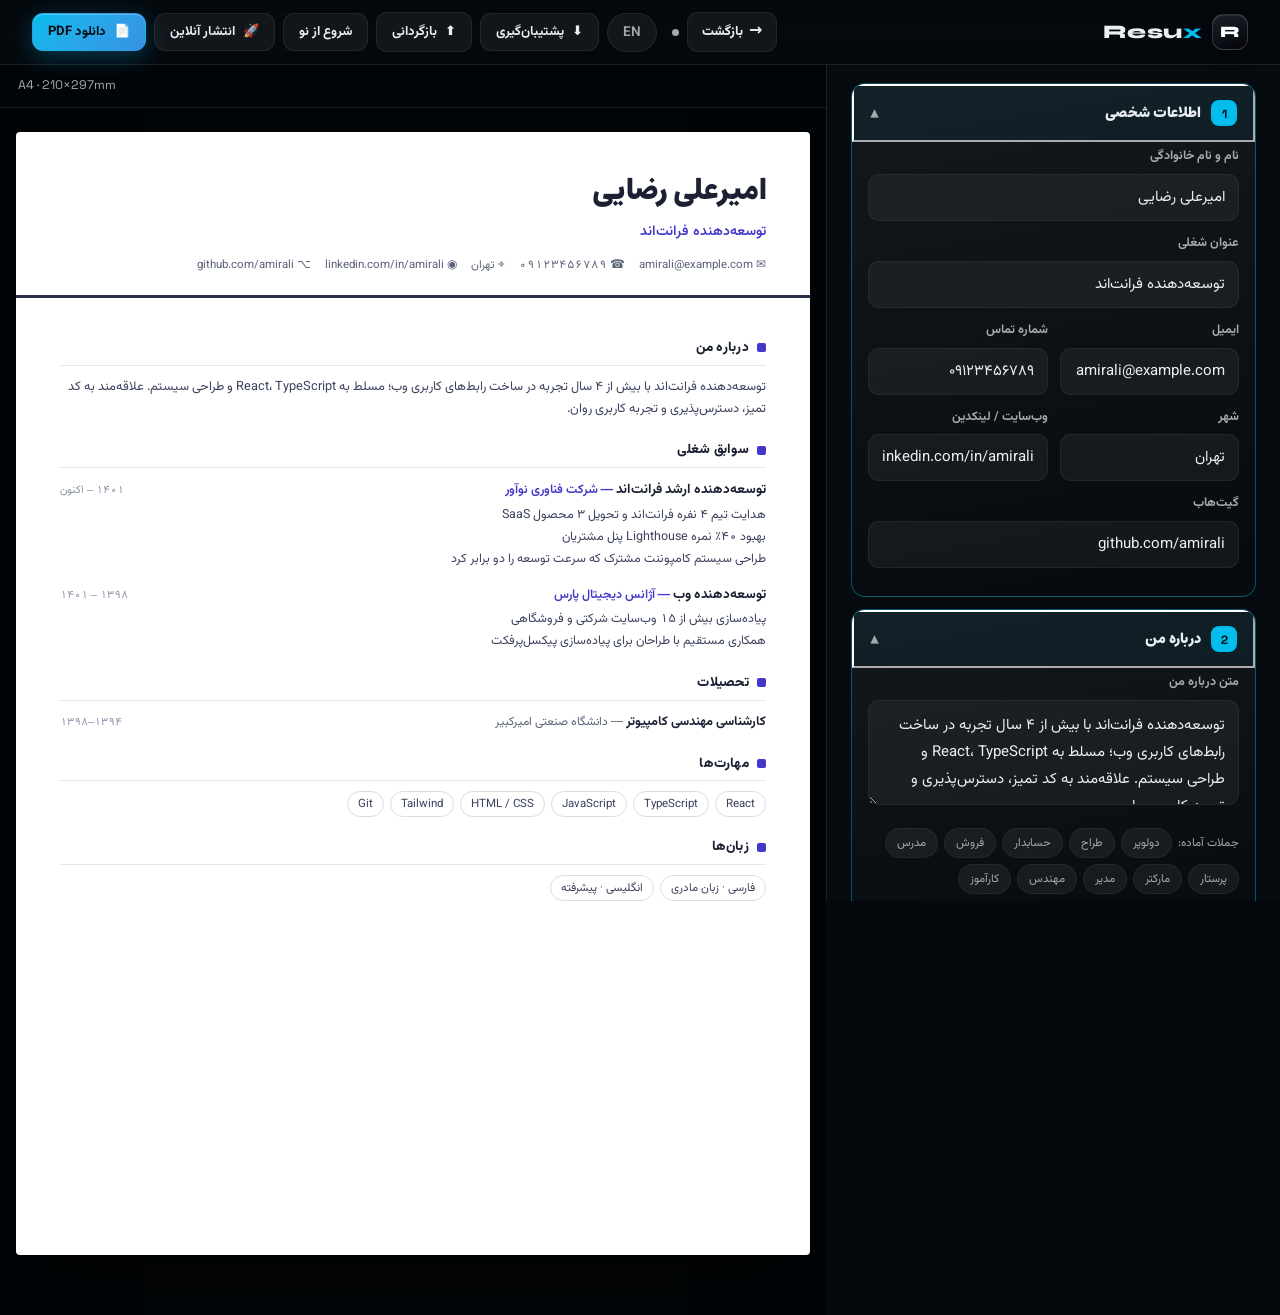
==== commit 3cf34adf: "✨ v2.0.1 — UI polish, dropdown fix, EN sample swap, black logo - FIX: dropdown/select text was invis" ====
--- a/editor.html
+++ b/editor.html
@@ -22,6 +22,7 @@
       <span>Resu<em>x</em></span>
     </a>
     <div class="topbar-actions">
+      <a class="btn-back" href="index.html" id="backBtn" title="بازگشت به صفحه اصلی"><span class="arr">→</span> <span data-i18n="backBtn">بازگشت</span></a>
       <span class="save-state" id="saveState"><span class="dot"></span><span class="lbl"></span></span>
       <button class="chip" id="langToggle" title="English resume">EN</button>
       <button class="btn btn-ghost btn-sm" id="backupBtn">⬇ <span data-i18n="backupBtn">پشتیبان</span></button>
@@ -80,6 +81,11 @@
       if (v) el.textContent = v;
     });
     document.title = F.editorTitle + " | " + (F.langToggleTitle === "رزومه فارسی" ? "رساکس" : "Resux");
+    const back = document.getElementById("backBtn");
+    if (back) {
+      back.title = F.backBtnTitle || back.title;
+      back.setAttribute("href", document.documentElement.dir === "rtl" ? "index.html" : "en.html");
+    }
   };
   apply();
   /* re-apply after each setLang rebuild */
--- a/assets/css/main.css
+++ b/assets/css/main.css
@@ -13,6 +13,7 @@
 
 /* ---------- tokens ---------- */
 :root {
+  color-scheme: dark;              /* native dropdowns/popups render dark */
   --bg:      oklch(0.13 0.012 245);
   --bg-deep: oklch(0.11 0.011 245);
   --surface: oklch(0.18 0.014 245);
@@ -53,6 +54,13 @@
 img, svg { max-width: 100%; display: inline-block; vertical-align: middle; }
 :focus-visible { outline: 2px solid var(--brand); outline-offset: 3px; border-radius: 4px; }
 
+/* pro scrollbar */
+::-webkit-scrollbar { width: 11px; height: 11px; }
+::-webkit-scrollbar-track { background: oklch(0.11 0.011 245); }
+::-webkit-scrollbar-thumb { background: oklch(0.3 0.015 245); border-radius: 8px; border: 3px solid oklch(0.11 0.011 245); }
+::-webkit-scrollbar-thumb:hover { background: oklch(0.4 0.02 245); }
+* { scrollbar-width: thin; scrollbar-color: oklch(0.3 0.015 245) oklch(0.11 0.011 245); }
+
 .container { max-width: 1280px; margin-inline: auto; padding-inline: clamp(14px, 3vw, 32px); }
 .skip-link { position: absolute; inset-inline-start: -9999px; top: 8px; z-index: 999; background: var(--brand); color: var(--brand-ink); padding: 10px 18px; border-radius: 10px; font-weight: 700; }
 .skip-link:focus { inset-inline-start: 8px; }
@@ -69,10 +77,11 @@
 .logo { display: flex; align-items: center; gap: 10px; font-family: var(--font-brand); font-weight: 800; font-size: 1.2rem; letter-spacing: 0.02em; }
 .logo-mark {
   width: 36px; height: 36px; border-radius: 11px;
-  background: linear-gradient(160deg, oklch(0.24 0.02 245), oklch(0.15 0.012 245));
-  border: 1px solid rgb(255 255 255 / 0.14);
+  background: linear-gradient(160deg, #1c1f2b, #04050a);
+  border: 1px solid rgb(255 255 255 / 0.16);
   display: grid; place-items: center; font-size: 1rem; font-weight: 800;
-  color: var(--brand);
+  color: #fff;
+  box-shadow: inset 0 1px 0 rgb(255 255 255 / 0.09), 0 4px 16px rgb(0 0 0 / 0.45);
 }
 .logo em { font-style: normal; color: var(--brand); }
 .topbar-actions { display: flex; align-items: center; gap: 8px; margin-inline-start: auto; flex-wrap: wrap; }
@@ -87,6 +96,20 @@
 }
 .chip:hover { border-color: var(--brand); color: var(--ink); }
 
+/* back button in editor topbar */
+.btn-back {
+  display: inline-flex; align-items: center; gap: 6px;
+  font-weight: 800; font-size: .82rem; color: var(--ink);
+  background: var(--glass); border: 1px solid var(--line);
+  border-radius: 11px; padding: 8px 14px; min-height: 38px; cursor: pointer;
+  transition: border-color .2s, transform .15s var(--ease), background .2s;
+}
+.btn-back:hover { border-color: var(--brand); background: rgb(255 255 255 / 0.09); }
+.btn-back:active { transform: scale(0.96); }
+.btn-back .arr { font-size: 1rem; line-height: 1; transition: transform .25s var(--ease); }
+html[dir="rtl"] .btn-back:hover .arr { transform: translateX(3px); }
+html[dir="ltr"] .btn-back:hover .arr { transform: translateX(-3px); }
+
 /* ---------- buttons ---------- */
 .btn {
   display: inline-flex; align-items: center; justify-content: center; gap: 8px;
@@ -95,8 +118,15 @@
   transition: transform .15s var(--ease), box-shadow .25s, background .2s, border-color .2s;
 }
 .btn:active { transform: scale(0.97); }
-.btn-primary { background: var(--brand); color: var(--brand-ink); box-shadow: 0 6px 24px oklch(0.74 0.14 225 / 0.25); }
-.btn-primary:hover { background: oklch(0.78 0.14 225); }
+.btn-primary { background: linear-gradient(135deg, oklch(0.74 0.14 225), oklch(0.64 0.15 250)); color: var(--brand-ink); box-shadow: 0 6px 24px oklch(0.74 0.14 225 / 0.28), inset 0 1px 0 rgb(255 255 255 / 0.25); position: relative; overflow: hidden; }
+.btn-primary::after {
+  content: ''; position: absolute; inset: 0;
+  background: linear-gradient(105deg, transparent 40%, rgb(255 255 255 / 0.35) 50%, transparent 60%);
+  transform: translateX(150%); transition: transform .7s var(--ease);
+}
+.btn-primary:hover::after { transform: translateX(-150%); }
+html[dir="ltr"] .btn-primary:hover::after { transform: translateX(-150%); }
+.btn-primary:hover { background: linear-gradient(135deg, oklch(0.78 0.14 225), oklch(0.68 0.15 250)); box-shadow: 0 8px 32px oklch(0.74 0.14 225 / 0.4), inset 0 1px 0 rgb(255 255 255 / 0.25); }
 .btn-ghost { background: var(--glass); border-color: var(--line); color: var(--ink); }
 .btn-ghost:hover { border-color: var(--brand); }
 .btn-sm { padding: 8px 15px; font-size: .82rem; min-height: 38px; border-radius: 11px; }
@@ -124,9 +154,13 @@
   text-wrap: balance;
 }
 .hero h1 .grad {
-  background: linear-gradient(120deg, oklch(0.74 0.14 225), oklch(0.78 0.13 65));
+  background: linear-gradient(120deg, oklch(0.74 0.14 225), oklch(0.8 0.12 300), oklch(0.78 0.13 65));
+  background-size: 200% auto;
   -webkit-background-clip: text; background-clip: text; color: transparent;
-}
+  animation: grad-shift 7s linear infinite;
+}
+@keyframes grad-shift { to { background-position: 200% center; } }
+@media (prefers-reduced-motion: reduce) { .hero h1 .grad { animation: none; } }
 .lead { color: var(--muted); font-size: clamp(.95rem, 1.6vw, 1.08rem); line-height: 1.9; margin-top: 16px; max-width: 34rem; }
 .hero-cta { display: flex; gap: 12px; margin-top: 28px; flex-wrap: wrap; }
 .hero-badges { display: flex; gap: 8px; margin-top: 22px; flex-wrap: wrap; }
@@ -169,7 +203,9 @@
   border: 1px solid var(--line); border-radius: var(--radius);
   background: linear-gradient(170deg, var(--glass), transparent);
   padding: 18px 16px; text-align: center;
-}
+  transition: transform .3s var(--ease), border-color .3s;
+}
+.stat:hover { transform: translateY(-3px); border-color: oklch(0.74 0.14 225 / 0.4); }
 .stat .num { font-family: var(--font-brand); font-size: clamp(1.5rem, 3.4vw, 2.2rem); font-weight: 800; color: var(--brand); line-height: 1.2; direction: ltr; }
 .stat .lbl { font-size: .76rem; color: var(--muted); margin-top: 6px; line-height: 1.6; }
 
@@ -193,12 +229,14 @@
   background: linear-gradient(170deg, var(--glass), transparent);
   padding: 24px 20px; transition: transform .35s var(--ease), border-color .3s;
 }
-.feature:hover { transform: translateY(-4px); border-color: oklch(0.74 0.14 225 / 0.5); }
+.feature:hover { transform: translateY(-4px); border-color: oklch(0.74 0.14 225 / 0.5); box-shadow: 0 18px 40px -18px oklch(0.74 0.14 225 / 0.35); }
 .feature .ico {
   width: 42px; height: 42px; border-radius: 12px;
   display: grid; place-items: center; font-size: 1.15rem; margin-bottom: 14px;
   background: oklch(0.74 0.14 225 / 0.12); border: 1px solid oklch(0.74 0.14 225 / 0.3);
-}
+  transition: transform .3s var(--ease), box-shadow .3s;
+}
+.feature:hover .ico { transform: scale(1.08) rotate(-4deg); box-shadow: 0 8px 20px oklch(0.74 0.14 225 / 0.25); }
 .feature h3 { font-family: var(--font-display); font-size: 1rem; font-weight: 800; margin-bottom: 8px; }
 .feature p { font-size: .86rem; color: var(--muted); line-height: 1.85; }
 
@@ -210,9 +248,10 @@
   cursor: pointer; transition: transform .3s var(--ease), border-color .25s, box-shadow .3s;
   display: block;
 }
-.tpl-card:hover { transform: translateY(-5px); border-color: oklch(0.74 0.14 225 / 0.55); box-shadow: 0 16px 36px rgb(0 0 0 / 0.35); }
+.tpl-card:hover { transform: translateY(-5px); border-color: oklch(0.74 0.14 225 / 0.55); box-shadow: 0 16px 36px rgb(0 0 0 / 0.35), 0 0 0 1px oklch(0.74 0.14 225 / 0.2); }
+.tpl-card:hover .tpl-thumb { transform: scale(1.04); }
 .tpl-card.selected { outline: 2.5px solid var(--brand); outline-offset: -1px; }
-.tpl-thumb { aspect-ratio: 210/297; background: #fff; position: relative; overflow: hidden; }
+.tpl-thumb { aspect-ratio: 210/297; background: #fff; position: relative; overflow: hidden; transition: transform .35s var(--ease); }
 .tpl-thumb .mini { position: absolute; inset: 10% 12%; display: flex; flex-direction: column; gap: 7%; }
 .tpl-thumb .mini .ln { height: 5px; border-radius: 2px; background: #d9dde8; }
 .tpl-thumb .mini .ln.dark { background: #3d4260; }
@@ -246,7 +285,9 @@
   background: linear-gradient(170deg, var(--glass), transparent);
   padding: 16px 18px; transition: transform .3s var(--ease), border-color .25s;
 }
-.sample-card:hover { transform: translateY(-3px); border-color: oklch(0.74 0.14 225 / 0.55); }
+.sample-card:hover { transform: translateY(-3px); border-color: oklch(0.74 0.14 225 / 0.55); box-shadow: 0 14px 32px -14px oklch(0.74 0.14 225 / 0.3); }
+.sample-card .sc-ico { transition: transform .3s var(--ease); }
+.sample-card:hover .sc-ico { transform: scale(1.1) rotate(-5deg); }
 .sample-card .sc-ico {
   width: 44px; height: 44px; border-radius: 13px; flex-shrink: 0;
   display: grid; place-items: center; font-size: 1.25rem;
@@ -323,19 +364,22 @@
 .a4-stage { flex: 1; display: flex; justify-content: center; padding: 24px 16px 60px; overflow: auto; }
 
 /* accordion */
-.acc { border: 1px solid var(--line); border-radius: 14px; margin-bottom: 12px; background: linear-gradient(170deg, var(--glass), transparent); overflow: hidden; }
+.acc { border: 1px solid var(--line); border-radius: 14px; margin-bottom: 12px; background: linear-gradient(170deg, var(--glass), transparent); overflow: hidden; transition: border-color .3s; }
+.acc.open { border-color: oklch(0.74 0.14 225 / 0.4); }
 .acc-head {
   width: 100%; display: flex; align-items: center; gap: 10px;
   padding: 14px 16px; font-weight: 800; font-family: var(--font-display); font-size: .92rem;
   cursor: pointer; text-align: start; transition: background .2s;
 }
 .acc-head:hover { background: rgb(255 255 255 / 0.04); }
+.acc.open .acc-head { background: oklch(0.74 0.14 225 / 0.05); }
 .acc-head .n {
   width: 26px; height: 26px; border-radius: 8px; flex-shrink: 0;
   display: grid; place-items: center; font-size: .74rem; font-weight: 800;
   background: oklch(0.74 0.14 225 / 0.14); color: var(--brand);
   font-family: 'Space Grotesk', monospace;
 }
+.acc.open .acc-head .n { background: var(--brand); color: var(--brand-ink); }
 .acc-head .chev { margin-inline-start: auto; color: var(--muted); transition: transform .3s; }
 .acc.open .acc-head .chev { transform: rotate(180deg); }
 .acc-body { display: none; padding: 4px 16px 16px; }
@@ -351,10 +395,39 @@
   color: var(--ink); font-size: 15px; /* iOS zoom guard */
   transition: border-color .2s, box-shadow .2s;
 }
+.field input::placeholder, .field textarea::placeholder { color: oklch(0.73 0.012 245 / 0.55); }
+/* FIX: dropdowns were white-on-white in dark mode — force dark popup + visible text */
+.field select {
+  appearance: none; -webkit-appearance: none;
+  background-image: linear-gradient(45deg, transparent 50%, var(--muted) 50%), linear-gradient(135deg, var(--muted) 50%, transparent 50%);
+  background-position: calc(100% - 18px) 55%, calc(100% - 13px) 55%;
+  background-size: 5px 5px;
+  background-repeat: no-repeat;
+  padding-inline-end: 34px;
+  cursor: pointer;
+}
+html[dir="rtl"] .field select {
+  background-position: calc(0% + 18px) 55%, calc(0% + 13px) 55%;
+  padding-inline-end: 13px; padding-inline-start: 34px;
+}
+.field select option, .field select optgroup {
+  background: #14161d;
+  color: #eef0f6;
+  font-family: inherit;
+}
+/* auto-complete popups (Chrome yellow tint fix) */
+.field input:-webkit-autofill, .field input:-webkit-autofill:focus {
+  -webkit-text-fill-color: var(--ink);
+  -webkit-box-shadow: 0 0 0 60px #1a1d29 inset;
+  transition: background-color 9999s ease-in-out 0s;
+}
 .field input:focus, .field select:focus, .field textarea:focus {
   outline: none; border-color: var(--brand);
   box-shadow: 0 0 0 4px oklch(0.74 0.14 225 / 0.12);
 }
+/* selected option must stay readable inside the closed control */
+.field select:checked, .field select:valid { color: var(--ink); }
+select, option { color: #eef0f6; }
 .field textarea { resize: vertical; line-height: 1.8; }
 .field-row { display: grid; grid-template-columns: 1fr 1fr; gap: 12px; }
 .hint { font-size: .74rem; color: var(--muted); margin-top: 5px; line-height: 1.7; }
@@ -364,7 +437,9 @@
   border: 1px solid var(--line); border-radius: 12px;
   padding: 14px; margin-bottom: 12px;
   background: rgb(255 255 255 / 0.03);
-}
+  transition: border-color .25s, background .25s;
+}
+.item-card:hover { border-color: oklch(0.42 0.02 245); background: rgb(255 255 255 / 0.05); }
 .item-head { display: flex; align-items: center; gap: 8px; margin-bottom: 10px; color: var(--muted); font-size: .8rem; font-weight: 700; }
 .item-head .actions { margin-inline-start: auto; display: flex; gap: 4px; }
 .icon-btn {
@@ -377,9 +452,10 @@
 .add-btn {
   width: 100%; padding: 11px; border: 1.5px dashed var(--line); border-radius: 12px;
   color: var(--muted); font-weight: 700; font-size: .84rem; cursor: pointer;
-  transition: border-color .2s, color .2s; background: transparent;
-}
-.add-btn:hover { border-color: var(--brand); color: var(--ink); }
+  transition: border-color .2s, color .2s, background .2s, transform .15s var(--ease); background: transparent;
+}
+.add-btn:hover { border-color: var(--brand); color: var(--ink); background: oklch(0.74 0.14 225 / 0.06); }
+.add-btn:active { transform: scale(0.99); }
 
 /* snippets */
 .snippets { display: flex; flex-wrap: wrap; gap: 6px; margin: 4px 0 10px; }
@@ -663,6 +739,8 @@
   .topbar-actions { gap: 6px; }
   .topbar-actions .chip { display: none; }
   .topbar-actions .btn { order: 2; }
+  .btn-back { order: 0; }
+  .save-state .lbl { display: none; }
   .hero-cta .btn { width: 100%; }
   .hero-stats { grid-template-columns: repeat(2, 1fr); gap: 8px; }
   .stat { padding: 14px 10px; }
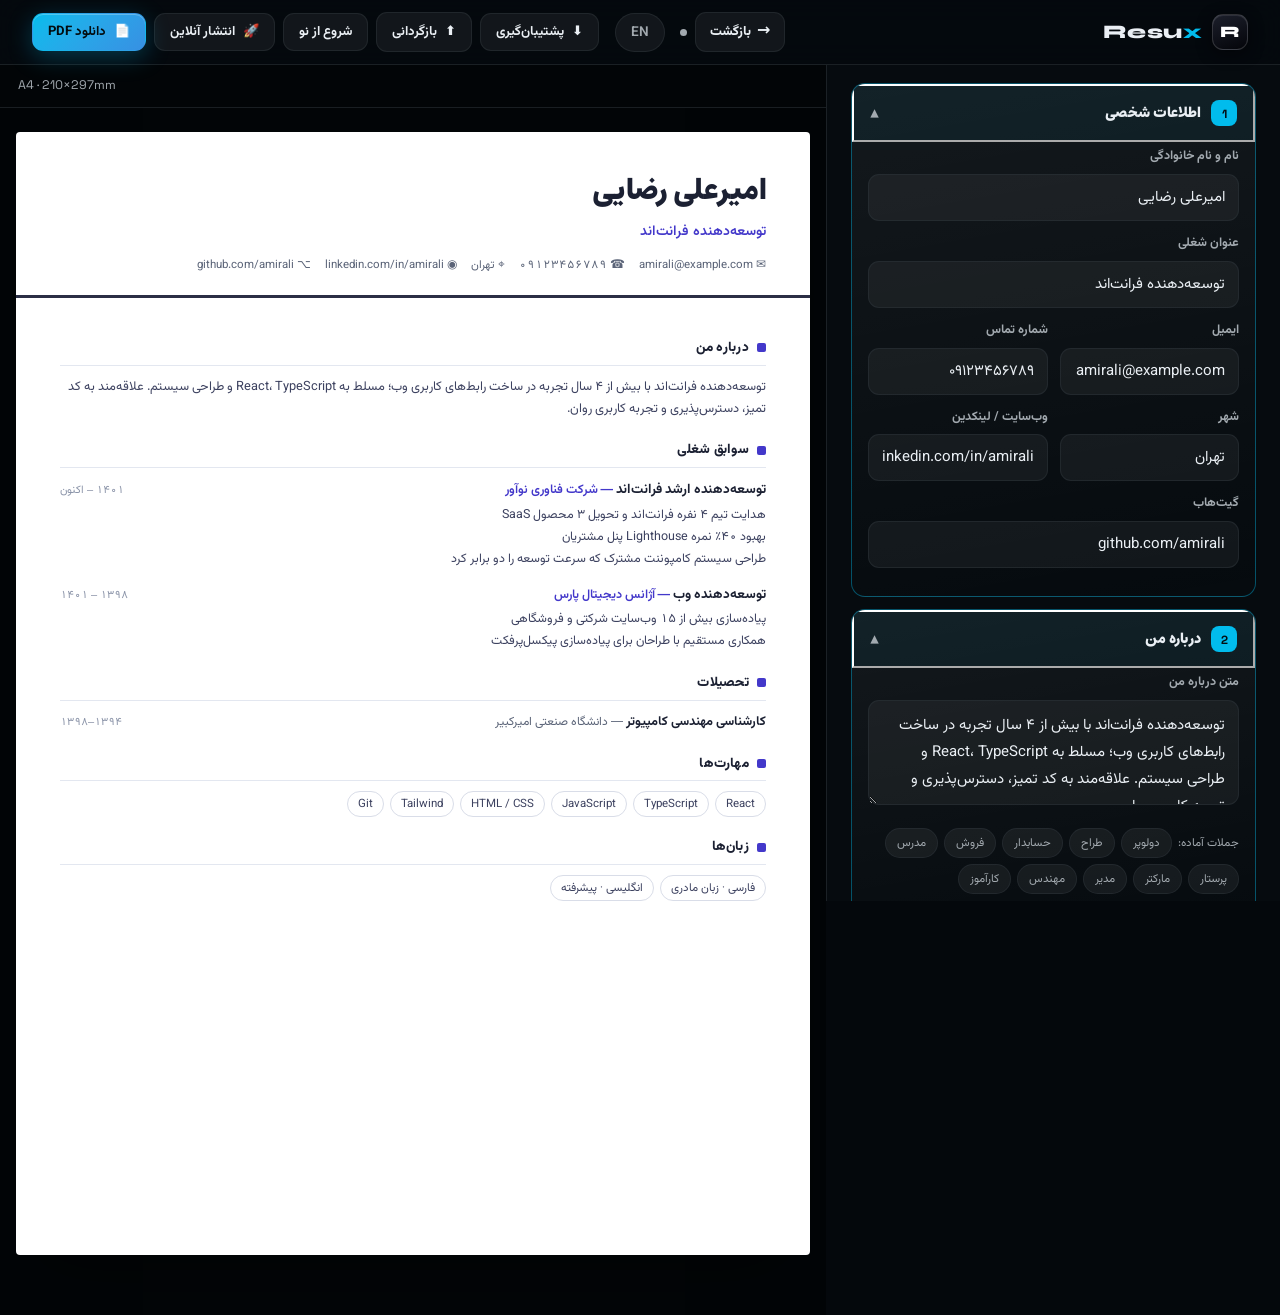
==== commit 3a90d1a4: "✨ v2.0.1 — UI polish, dropdown fix, EN sample swap, black logo - FIX: dropdown/select text was invis" ====
--- a/editor.html
+++ b/editor.html
@@ -25,6 +25,7 @@
       <a class="btn-back" href="index.html" id="backBtn" title="بازگشت به صفحه اصلی"><span class="arr">→</span> <span data-i18n="backBtn">بازگشت</span></a>
       <span class="save-state" id="saveState"><span class="dot"></span><span class="lbl"></span></span>
       <button class="chip" id="langToggle" title="English resume">EN</button>
+      <span data-jx-account></span>
       <button class="btn btn-ghost btn-sm" id="backupBtn">⬇ <span data-i18n="backupBtn">پشتیبان</span></button>
       <label class="btn btn-ghost btn-sm" style="cursor:pointer">⬆ <span data-i18n="restoreBtn">بازگردانی</span><input type="file" id="restoreBtn" accept=".json,application/json" hidden></label>
       <button class="btn btn-ghost btn-sm" id="resetBtn"><span data-i18n="resetBtn">شروع از نو</span></button>
@@ -70,6 +71,7 @@
 <script src="assets/js/qrcode.min.js"></script>
 <script src="assets/js/data.js"></script>
 <script src="assets/js/render.js"></script>
+<script src="assets/js/jarvix-account.js?v=2"></script>
 <script src="assets/js/editor.js"></script>
 <script>
 /* translate static toolbar labels + keep zoom label fresh */
